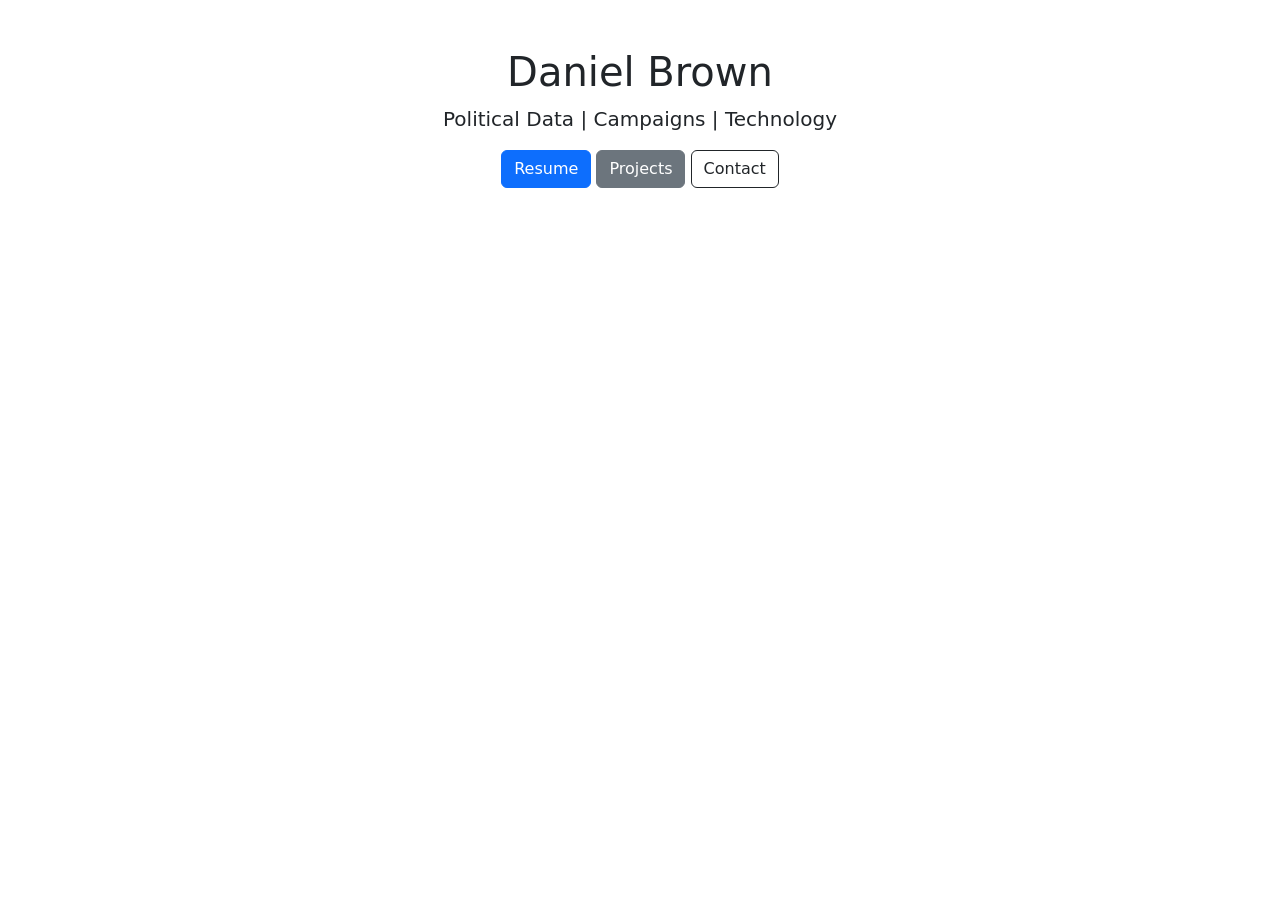
==== index.html @ 10fbcaa9 "Create" ====
<!DOCTYPE html>
<html lang="en">
<head>
    <meta charset="UTF-8">
    <meta name="viewport" content="width=device-width, initial-scale=1.0">
    <title>Daniel Brown | Portfolio</title>

    <!-- Bootstrap CSS -->
    <link href="https://cdn.jsdelivr.net/npm/bootstrap@5.3.7/dist/css/bootstrap.min.css" rel="stylesheet">

    <!-- Custom CSS -->
    <link rel="stylesheet" href="css/style.css">
</head>
<body>

<div class="container text-center mt-5">
    <h1>Daniel Brown</h1>
    <p class="lead">Political Data | Campaigns | Technology</p>

    <a href="resume.html" class="btn btn-primary">Resume</a>
    <a href="projects.html" class="btn btn-secondary">Projects</a>
    <a href="contact.html" class="btn btn-outline-dark">Contact</a>
</div>

<script src="https://cdn.jsdelivr.net/npm/bootstrap@5.3.7/dist/js/bootstrap.bundle.min.js"></script>
</body>
</html>
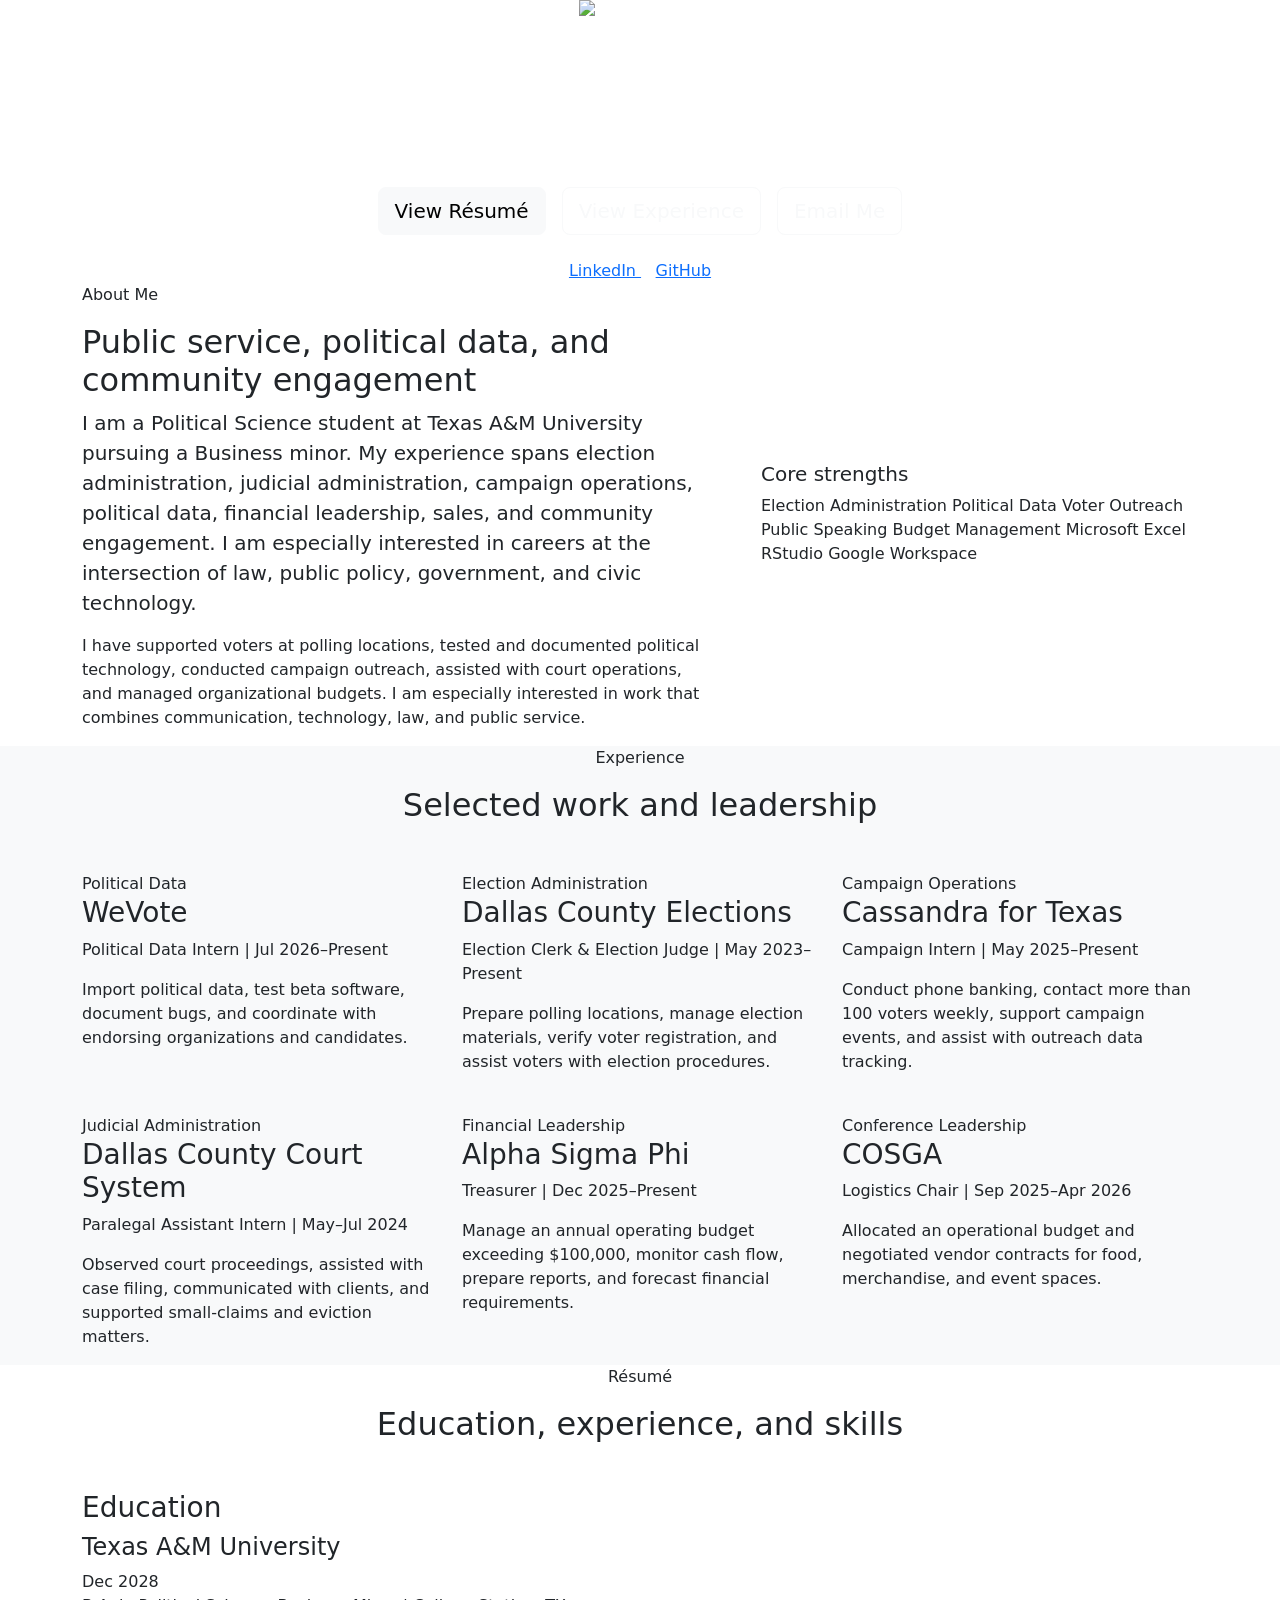
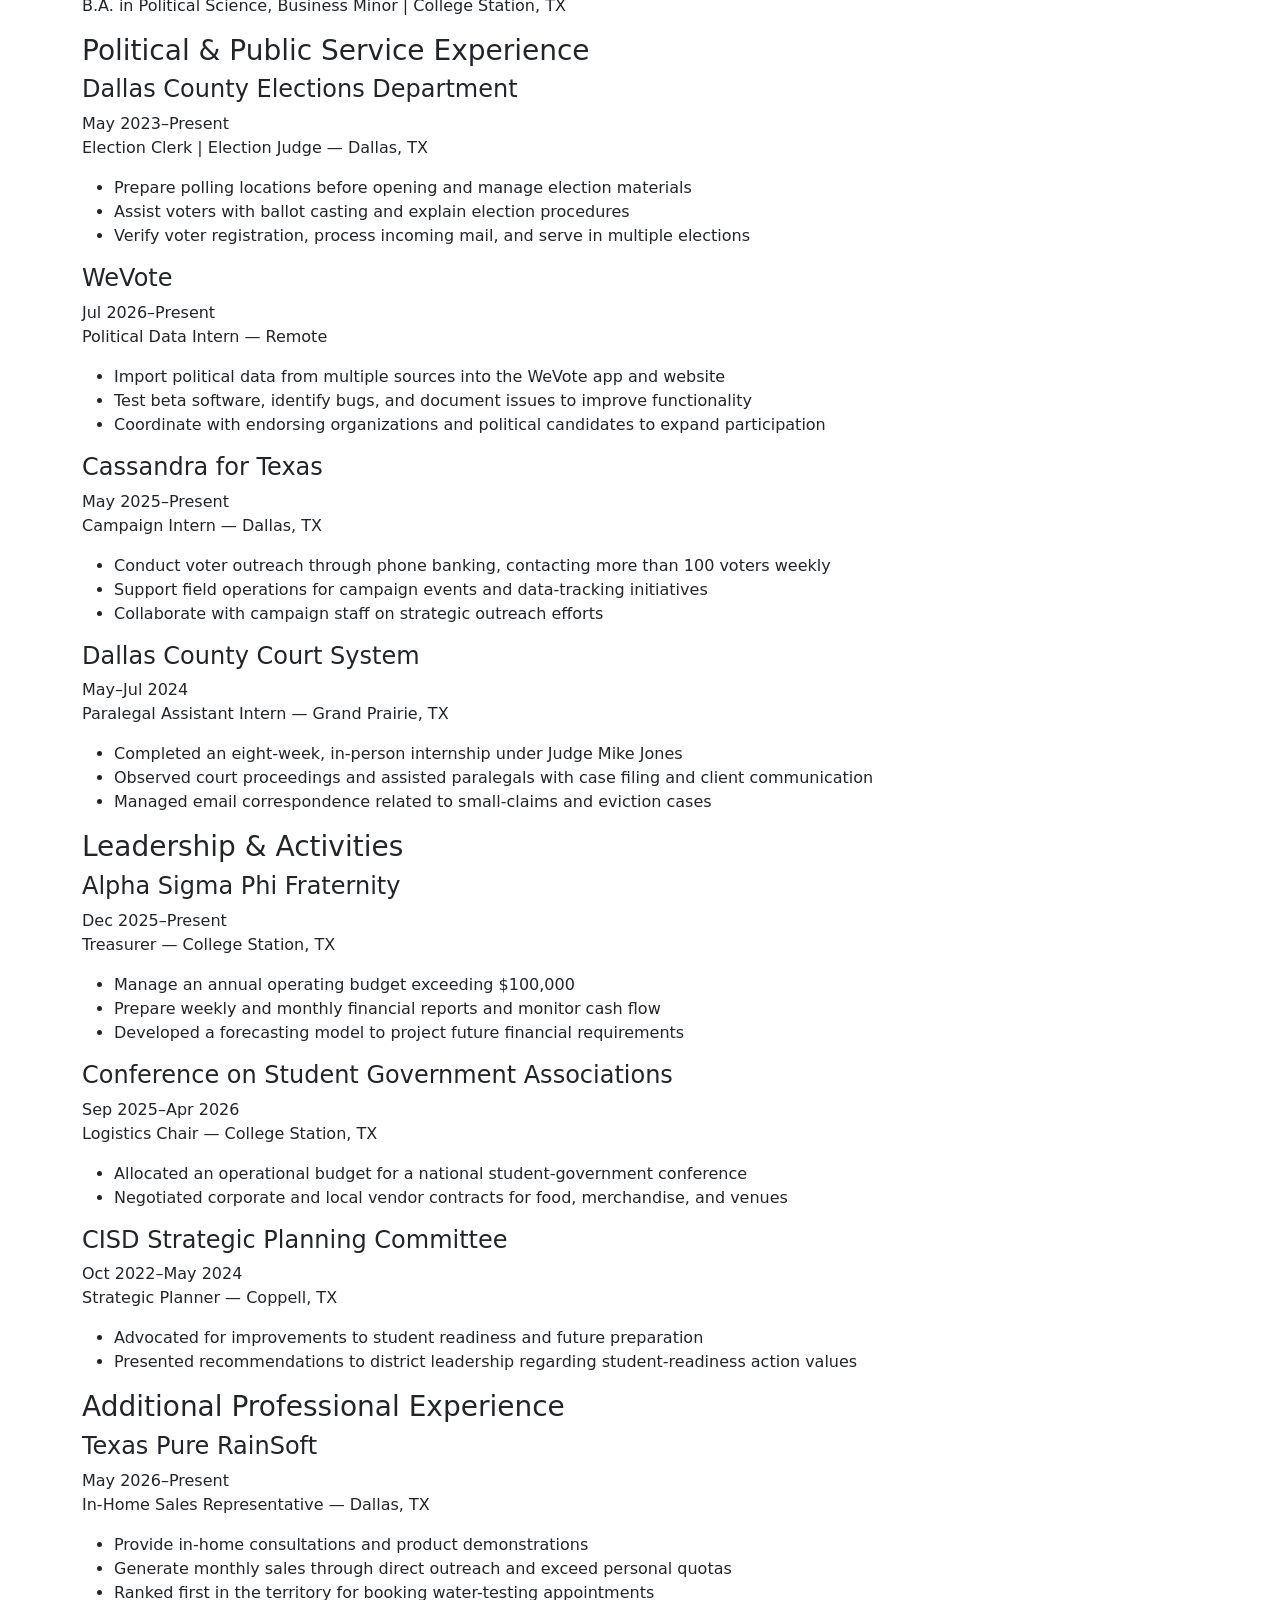
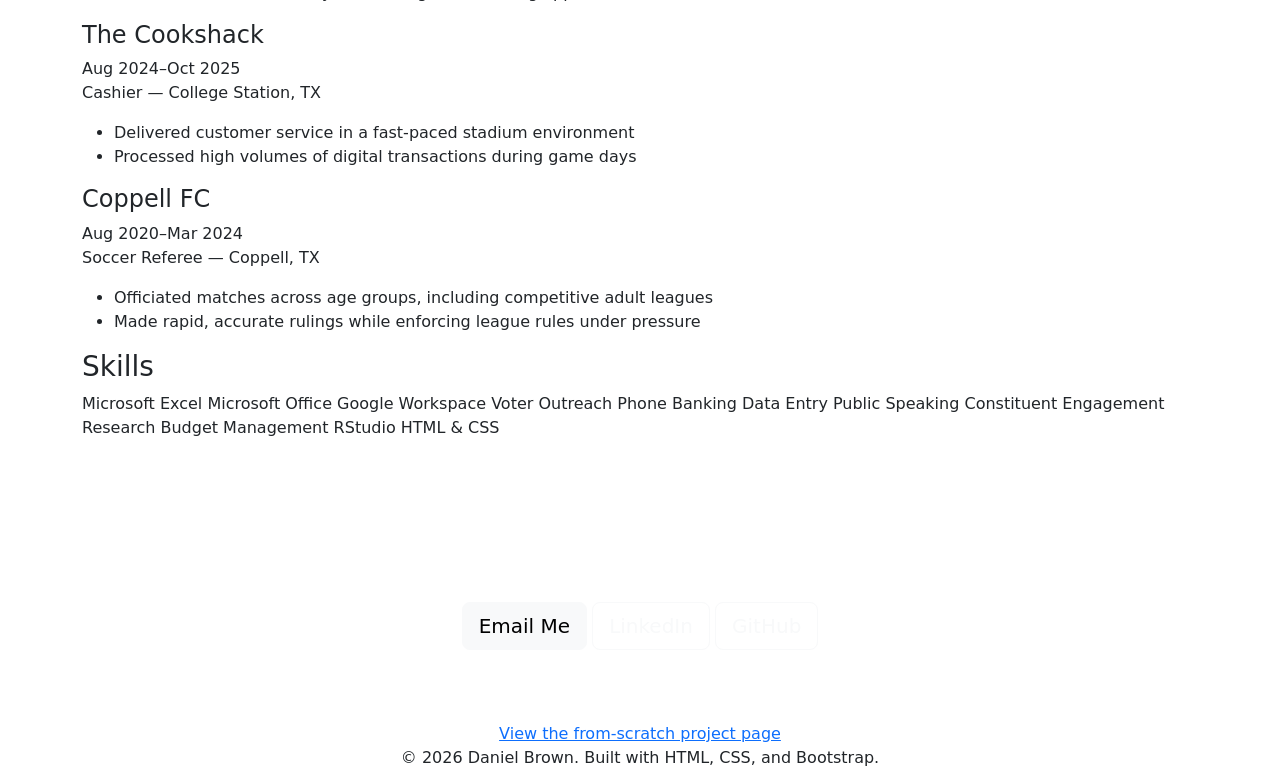
==== commit b951aae4: "Update portfolio website" ====
--- a/index.html
+++ b/index.html
@@ -3,25 +3,410 @@
 <head>
     <meta charset="UTF-8">
     <meta name="viewport" content="width=device-width, initial-scale=1.0">
-    <title>Daniel Brown | Portfolio</title>
-
-    <!-- Bootstrap CSS -->
+    <meta name="description" content="Daniel Brown's professional portfolio featuring political data, election administration, campaign operations, and leadership experience.">
+    <title>Daniel Brown | Political Science & Public Service</title>
+
     <link href="https://cdn.jsdelivr.net/npm/bootstrap@5.3.7/dist/css/bootstrap.min.css" rel="stylesheet">
-
-    <!-- Custom CSS -->
-    <link rel="stylesheet" href="css/style.css">
+    <link rel="stylesheet" href="css/styles.css">
 </head>
-<body>
-
-<div class="container text-center mt-5">
-    <h1>Daniel Brown</h1>
-    <p class="lead">Political Data | Campaigns | Technology</p>
-
-    <a href="resume.html" class="btn btn-primary">Resume</a>
-    <a href="projects.html" class="btn btn-secondary">Projects</a>
-    <a href="contact.html" class="btn btn-outline-dark">Contact</a>
+<body id="page-top">
+
+<nav class="navbar navbar-expand-lg navbar-dark fixed-top">
+    <div class="container">
+        <a class="navbar-brand fw-bold" href="#page-top">Daniel Brown</a>
+        <button class="navbar-toggler" type="button" data-bs-toggle="collapse" data-bs-target="#mainNav" aria-controls="mainNav" aria-expanded="false" aria-label="Toggle navigation">
+            <span class="navbar-toggler-icon"></span>
+        </button>
+        <div class="collapse navbar-collapse" id="mainNav">
+            <ul class="navbar-nav ms-auto">
+                <li class="nav-item"><a class="nav-link" href="#about">About</a></li>
+                <li class="nav-item"><a class="nav-link" href="#experience">Experience</a></li>
+                <li class="nav-item"><a class="nav-link" href="#resume">Résumé</a></li>
+                <li class="nav-item"><a class="nav-link" href="#contact">Contact</a></li>
+            </ul>
+        </div>
+    </div>
+</nav>
+
+<header class="hero-section text-white text-center">
+    <div class="container">
+        <img class="profile-image mb-4"
+     src="assets/img/profile.png"
+     alt="Daniel Brown">
+        <h1 class="display-3 fw-bold">Daniel Brown</h1>
+        <p class="lead mb-4">Texas A&M Political Science Student • Election Administration • Political Data • Campaign Operations
+
+        </p>
+        <div class="d-flex justify-content-center gap-3 flex-wrap hero-actions">
+    <a class="btn btn-light btn-lg" href="#resume">View Résumé</a>
+
+    <a class="btn btn-outline-light btn-lg" href="#experience">
+        View Experience
+    </a>
+
+    <a class="btn btn-outline-light btn-lg"
+       href="mailto:danielbrowns1223@gmail.com">
+        Email Me
+    </a>
 </div>
 
+<div class="social-links mt-4">
+    <a href="https://www.linkedin.com/in/daniel-brown-1409221aa/"
+       target="_blank"
+       rel="noopener noreferrer">
+        LinkedIn
+    </a>
+
+    <span>•</span>
+
+    <a href="https://github.com/danielbrowns1223-svg"
+       target="_blank"
+       rel="noopener noreferrer">
+        GitHub
+    </a>
+</div>
+    </div>
+</header>
+
+<main>
+<section id="about" class="section-padding">
+    <div class="container">
+        <div class="row align-items-center g-5">
+            <div class="col-lg-7">
+                <p class="section-kicker">About Me</p>
+                <h2 class="section-title">Public service, political data, and community engagement</h2>
+                <p class="fs-5">
+    I am a Political Science student at Texas A&amp;M University pursuing a
+    Business minor. My experience spans election administration, judicial
+    administration, campaign operations, political data, financial leadership,
+    sales, and community engagement. I am especially interested in careers at
+    the intersection of law, public policy, government, and civic technology.
+</p>
+                <p>
+                    I have supported voters at polling locations, tested and documented political technology,
+                    conducted campaign outreach, assisted with court operations, and managed organizational budgets.
+                    I am especially interested in work that combines communication, technology, law, and public service.
+                </p>
+            </div>
+            <div class="col-lg-5">
+                <div class="info-panel">
+                    <h3 class="h5">Core strengths</h3>
+                    <div class="skill-list">
+                        <span>Election Administration</span>
+                        <span>Political Data</span>
+                        <span>Voter Outreach</span>
+                        <span>Public Speaking</span>
+                        <span>Budget Management</span>
+                        <span>Microsoft Excel</span>
+                        <span>RStudio</span>
+                        <span>Google Workspace</span>
+                    </div>
+                </div>
+            </div>
+        </div>
+    </div>
+</section>
+
+<section id="experience" class="section-padding bg-light">
+    <div class="container">
+        <div class="text-center mb-5">
+            <p class="section-kicker">Experience</p>
+            <h2 class="section-title">Selected work and leadership</h2>
+        </div>
+
+        <div class="row g-4">
+            <div class="col-md-6 col-lg-4">
+                <article class="experience-card h-100">
+                    <div class="card-body">
+                        <span class="card-label">Political Data</span>
+                        <h3>WeVote</h3>
+                        <p class="role">Political Data Intern | Jul 2026–Present</p>
+                        <p>Import political data, test beta software, document bugs, and coordinate with endorsing organizations and candidates.</p>
+                    </div>
+                </article>
+            </div>
+
+            <div class="col-md-6 col-lg-4">
+                <article class="experience-card h-100">
+                    <div class="card-body">
+                        <span class="card-label">Election Administration</span>
+                        <h3>Dallas County Elections</h3>
+                        <p class="role">Election Clerk &amp; Election Judge | May 2023–Present</p>
+                        <p>Prepare polling locations, manage election materials, verify voter registration, and assist voters with election procedures.</p>
+                    </div>
+                </article>
+            </div>
+
+            <div class="col-md-6 col-lg-4">
+                <article class="experience-card h-100">
+                    <div class="card-body">
+                        <span class="card-label">Campaign Operations</span>
+                        <h3>Cassandra for Texas</h3>
+                        <p class="role">Campaign Intern | May 2025–Present</p>
+                        <p>Conduct phone banking, contact more than 100 voters weekly, support campaign events, and assist with outreach data tracking.</p>
+                    </div>
+                </article>
+            </div>
+
+            <div class="col-md-6 col-lg-4">
+                <article class="experience-card h-100">
+                    <div class="card-body">
+                        <span class="card-label">Judicial Administration</span>
+                        <h3>Dallas County Court System</h3>
+                        <p class="role">Paralegal Assistant Intern | May–Jul 2024</p>
+                        <p>Observed court proceedings, assisted with case filing, communicated with clients, and supported small-claims and eviction matters.</p>
+                    </div>
+                </article>
+            </div>
+
+            <div class="col-md-6 col-lg-4">
+                <article class="experience-card h-100">
+                    <div class="card-body">
+                        <span class="card-label">Financial Leadership</span>
+                        <h3>Alpha Sigma Phi</h3>
+                        <p class="role">Treasurer | Dec 2025–Present</p>
+                        <p>Manage an annual operating budget exceeding $100,000, monitor cash flow, prepare reports, and forecast financial requirements.</p>
+                    </div>
+                </article>
+            </div>
+
+            <div class="col-md-6 col-lg-4">
+                <article class="experience-card h-100">
+                    <div class="card-body">
+                        <span class="card-label">Conference Leadership</span>
+                        <h3>COSGA</h3>
+                        <p class="role">Logistics Chair | Sep 2025–Apr 2026</p>
+                        <p>Allocated an operational budget and negotiated vendor contracts for food, merchandise, and event spaces.</p>
+                    </div>
+                </article>
+            </div>
+        </div>
+    </div>
+</section>
+
+<section id="resume" class="section-padding">
+    <div class="container">
+        <div class="text-center mb-5">
+            <p class="section-kicker">Résumé</p>
+            <h2 class="section-title">Education, experience, and skills</h2>
+        </div>
+
+        <div class="resume-grid">
+            <section class="resume-section">
+                <h3>Education</h3>
+                <div class="resume-entry">
+                    <div class="entry-heading">
+                        <h4>Texas A&amp;M University</h4>
+                        <span>Dec 2028</span>
+                    </div>
+                    <p class="entry-subtitle">B.A. in Political Science, Business Minor | College Station, TX</p>
+                </div>
+            </section>
+
+            <section class="resume-section">
+                <h3>Political &amp; Public Service Experience</h3>
+
+                <div class="resume-entry">
+                    <div class="entry-heading">
+                        <h4>Dallas County Elections Department</h4>
+                        <span>May 2023–Present</span>
+                    </div>
+                    <p class="entry-subtitle">Election Clerk | Election Judge — Dallas, TX</p>
+                    <ul>
+                        <li>Prepare polling locations before opening and manage election materials</li>
+                        <li>Assist voters with ballot casting and explain election procedures</li>
+                        <li>Verify voter registration, process incoming mail, and serve in multiple elections</li>
+                    </ul>
+                </div>
+
+                <div class="resume-entry">
+                    <div class="entry-heading">
+                        <h4>WeVote</h4>
+                        <span>Jul 2026–Present</span>
+                    </div>
+                    <p class="entry-subtitle">Political Data Intern — Remote</p>
+                    <ul>
+                        <li>Import political data from multiple sources into the WeVote app and website</li>
+                        <li>Test beta software, identify bugs, and document issues to improve functionality</li>
+                        <li>Coordinate with endorsing organizations and political candidates to expand participation</li>
+                    </ul>
+                </div>
+
+                <div class="resume-entry">
+                    <div class="entry-heading">
+                        <h4>Cassandra for Texas</h4>
+                        <span>May 2025–Present</span>
+                    </div>
+                    <p class="entry-subtitle">Campaign Intern — Dallas, TX</p>
+                    <ul>
+                        <li>Conduct voter outreach through phone banking, contacting more than 100 voters weekly</li>
+                        <li>Support field operations for campaign events and data-tracking initiatives</li>
+                        <li>Collaborate with campaign staff on strategic outreach efforts</li>
+                    </ul>
+                </div>
+
+                <div class="resume-entry">
+                    <div class="entry-heading">
+                        <h4>Dallas County Court System</h4>
+                        <span>May–Jul 2024</span>
+                    </div>
+                    <p class="entry-subtitle">Paralegal Assistant Intern — Grand Prairie, TX</p>
+                    <ul>
+                        <li>Completed an eight-week, in-person internship under Judge Mike Jones</li>
+                        <li>Observed court proceedings and assisted paralegals with case filing and client communication</li>
+                        <li>Managed email correspondence related to small-claims and eviction cases</li>
+                    </ul>
+                </div>
+            </section>
+
+            <section class="resume-section">
+                <h3>Leadership &amp; Activities</h3>
+
+                <div class="resume-entry">
+                    <div class="entry-heading">
+                        <h4>Alpha Sigma Phi Fraternity</h4>
+                        <span>Dec 2025–Present</span>
+                    </div>
+                    <p class="entry-subtitle">Treasurer — College Station, TX</p>
+                    <ul>
+                        <li>Manage an annual operating budget exceeding $100,000</li>
+                        <li>Prepare weekly and monthly financial reports and monitor cash flow</li>
+                        <li>Developed a forecasting model to project future financial requirements</li>
+                    </ul>
+                </div>
+
+                <div class="resume-entry">
+                    <div class="entry-heading">
+                        <h4>Conference on Student Government Associations</h4>
+                        <span>Sep 2025–Apr 2026</span>
+                    </div>
+                    <p class="entry-subtitle">Logistics Chair — College Station, TX</p>
+                    <ul>
+                        <li>Allocated an operational budget for a national student-government conference</li>
+                        <li>Negotiated corporate and local vendor contracts for food, merchandise, and venues</li>
+                    </ul>
+                </div>
+
+                <div class="resume-entry">
+                    <div class="entry-heading">
+                        <h4>CISD Strategic Planning Committee</h4>
+                        <span>Oct 2022–May 2024</span>
+                    </div>
+                    <p class="entry-subtitle">Strategic Planner — Coppell, TX</p>
+                    <ul>
+                        <li>Advocated for improvements to student readiness and future preparation</li>
+                        <li>Presented recommendations to district leadership regarding student-readiness action values</li>
+                    </ul>
+                </div>
+            </section>
+
+            <section class="resume-section">
+                <h3>Additional Professional Experience</h3>
+
+                <div class="resume-entry">
+                    <div class="entry-heading">
+                        <h4>Texas Pure RainSoft</h4>
+                        <span>May 2026–Present</span>
+                    </div>
+                    <p class="entry-subtitle">In-Home Sales Representative — Dallas, TX</p>
+                    <ul>
+                        <li>Provide in-home consultations and product demonstrations</li>
+                        <li>Generate monthly sales through direct outreach and exceed personal quotas</li>
+                        <li>Ranked first in the territory for booking water-testing appointments</li>
+                    </ul>
+                </div>
+
+                <div class="resume-entry">
+                    <div class="entry-heading">
+                        <h4>The Cookshack</h4>
+                        <span>Aug 2024–Oct 2025</span>
+                    </div>
+                    <p class="entry-subtitle">Cashier — College Station, TX</p>
+                    <ul>
+                        <li>Delivered customer service in a fast-paced stadium environment</li>
+                        <li>Processed high volumes of digital transactions during game days</li>
+                    </ul>
+                </div>
+
+                <div class="resume-entry">
+                    <div class="entry-heading">
+                        <h4>Coppell FC</h4>
+                        <span>Aug 2020–Mar 2024</span>
+                    </div>
+                    <p class="entry-subtitle">Soccer Referee — Coppell, TX</p>
+                    <ul>
+                        <li>Officiated matches across age groups, including competitive adult leagues</li>
+                        <li>Made rapid, accurate rulings while enforcing league rules under pressure</li>
+                    </ul>
+                </div>
+            </section>
+
+            <section class="resume-section">
+                <h3>Skills</h3>
+                <div class="skill-list">
+                    <span>Microsoft Excel</span>
+                    <span>Microsoft Office</span>
+                    <span>Google Workspace</span>
+                    <span>Voter Outreach</span>
+                    <span>Phone Banking</span>
+                    <span>Data Entry</span>
+                    <span>Public Speaking</span>
+                    <span>Constituent Engagement</span>
+                    <span>Research</span>
+                    <span>Budget Management</span>
+                    <span>RStudio</span>
+                    <span>HTML &amp; CSS</span>
+                </div>
+            </section>
+        </div>
+    </div>
+</section>
+
+<section id="contact" class="section-padding contact-section text-white">
+    <div class="container text-center">
+        <p class="section-kicker text-white-50">Contact</p>
+        <h2 class="section-title text-white">Let’s connect</h2>
+        <p class="lead mx-auto contact-copy">
+            I am interested in opportunities involving public service, political data, campaigns, legal work, communications, and community engagement.
+        </p>
+        <div class="contact-actions">
+    <a class="btn btn-light btn-lg"
+       href="mailto:danielbrowns1223@gmail.com">
+        Email Me
+    </a>
+
+    <a class="btn btn-outline-light btn-lg"
+       href="https://www.linkedin.com/in/daniel-brown-1409221aa/"
+       target="_blank"
+       rel="noopener noreferrer">
+        LinkedIn
+    </a>
+
+    <a class="btn btn-outline-light btn-lg"
+       href="https://github.com/danielbrowns1223-svg"
+       target="_blank"
+       rel="noopener noreferrer">
+        GitHub
+    </a>
+</div>
+
+<p class="contact-email mt-4 mb-0">
+    danielbrowns1223@gmail.com
+</p>
+        <div class="mt-4">
+            <a class="scratch-link" href="scratch.html">View the from-scratch project page</a>
+        </div>
+    </div>
+</section>
+</main>
+
+<footer class="site-footer text-center">
+    <div class="container">
+        <p class="mb-0">&copy; 2026 Daniel Brown. Built with HTML, CSS, and Bootstrap.</p>
+    </div>
+</footer>
+
 <script src="https://cdn.jsdelivr.net/npm/bootstrap@5.3.7/dist/js/bootstrap.bundle.min.js"></script>
+<script src="js/scripts.js"></script>
 </body>
 </html>
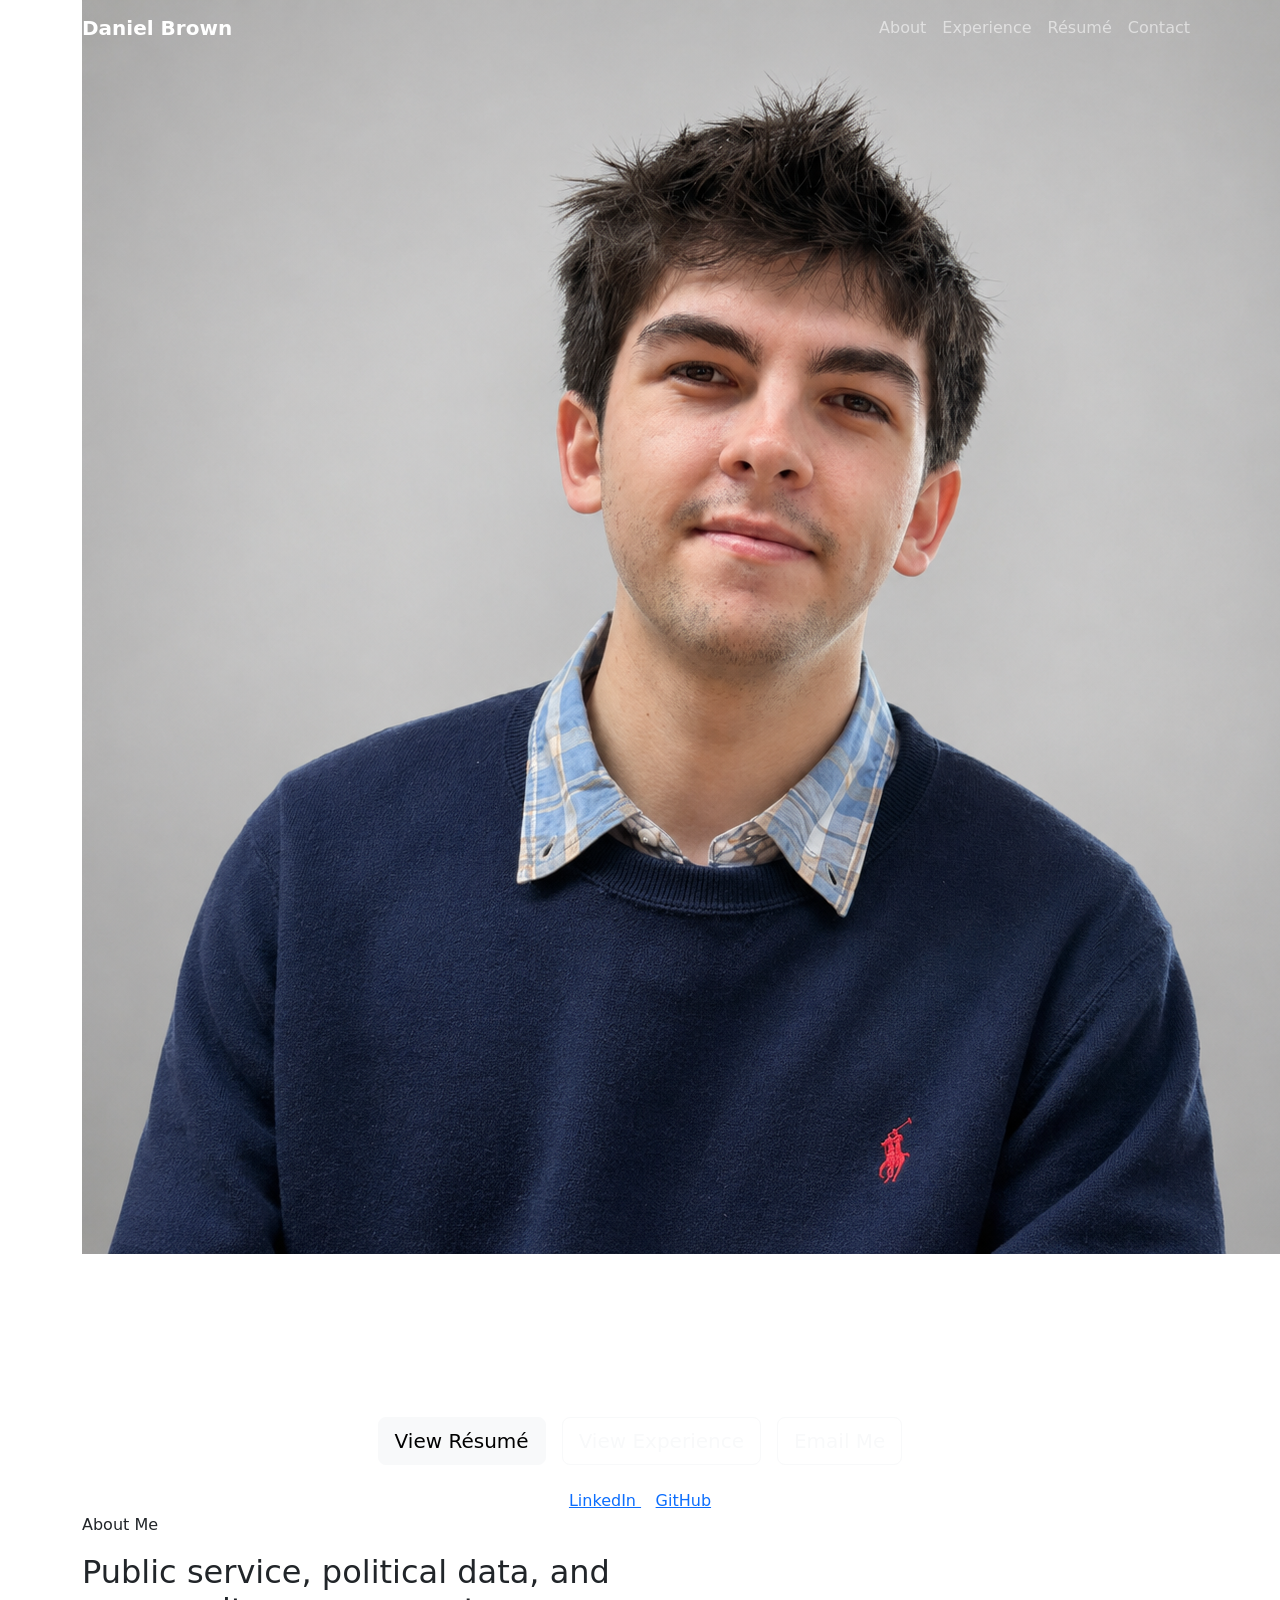
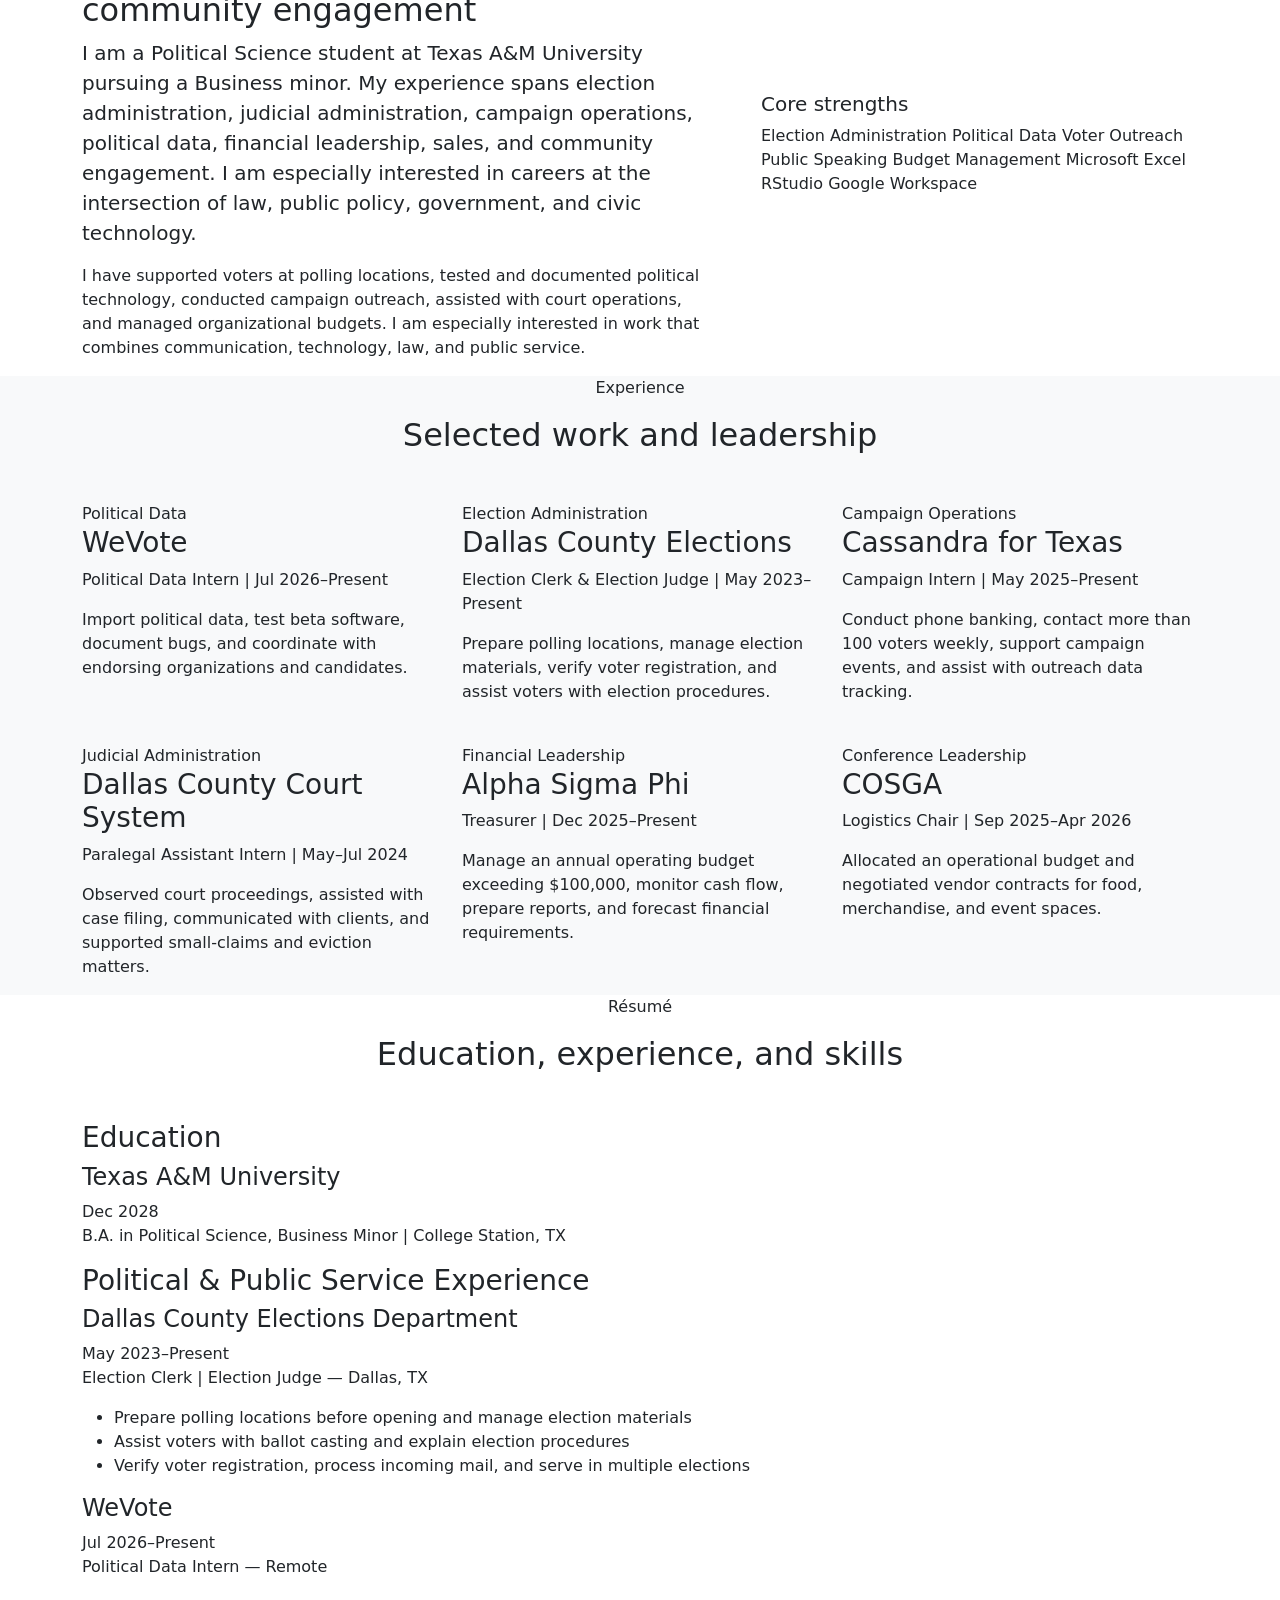
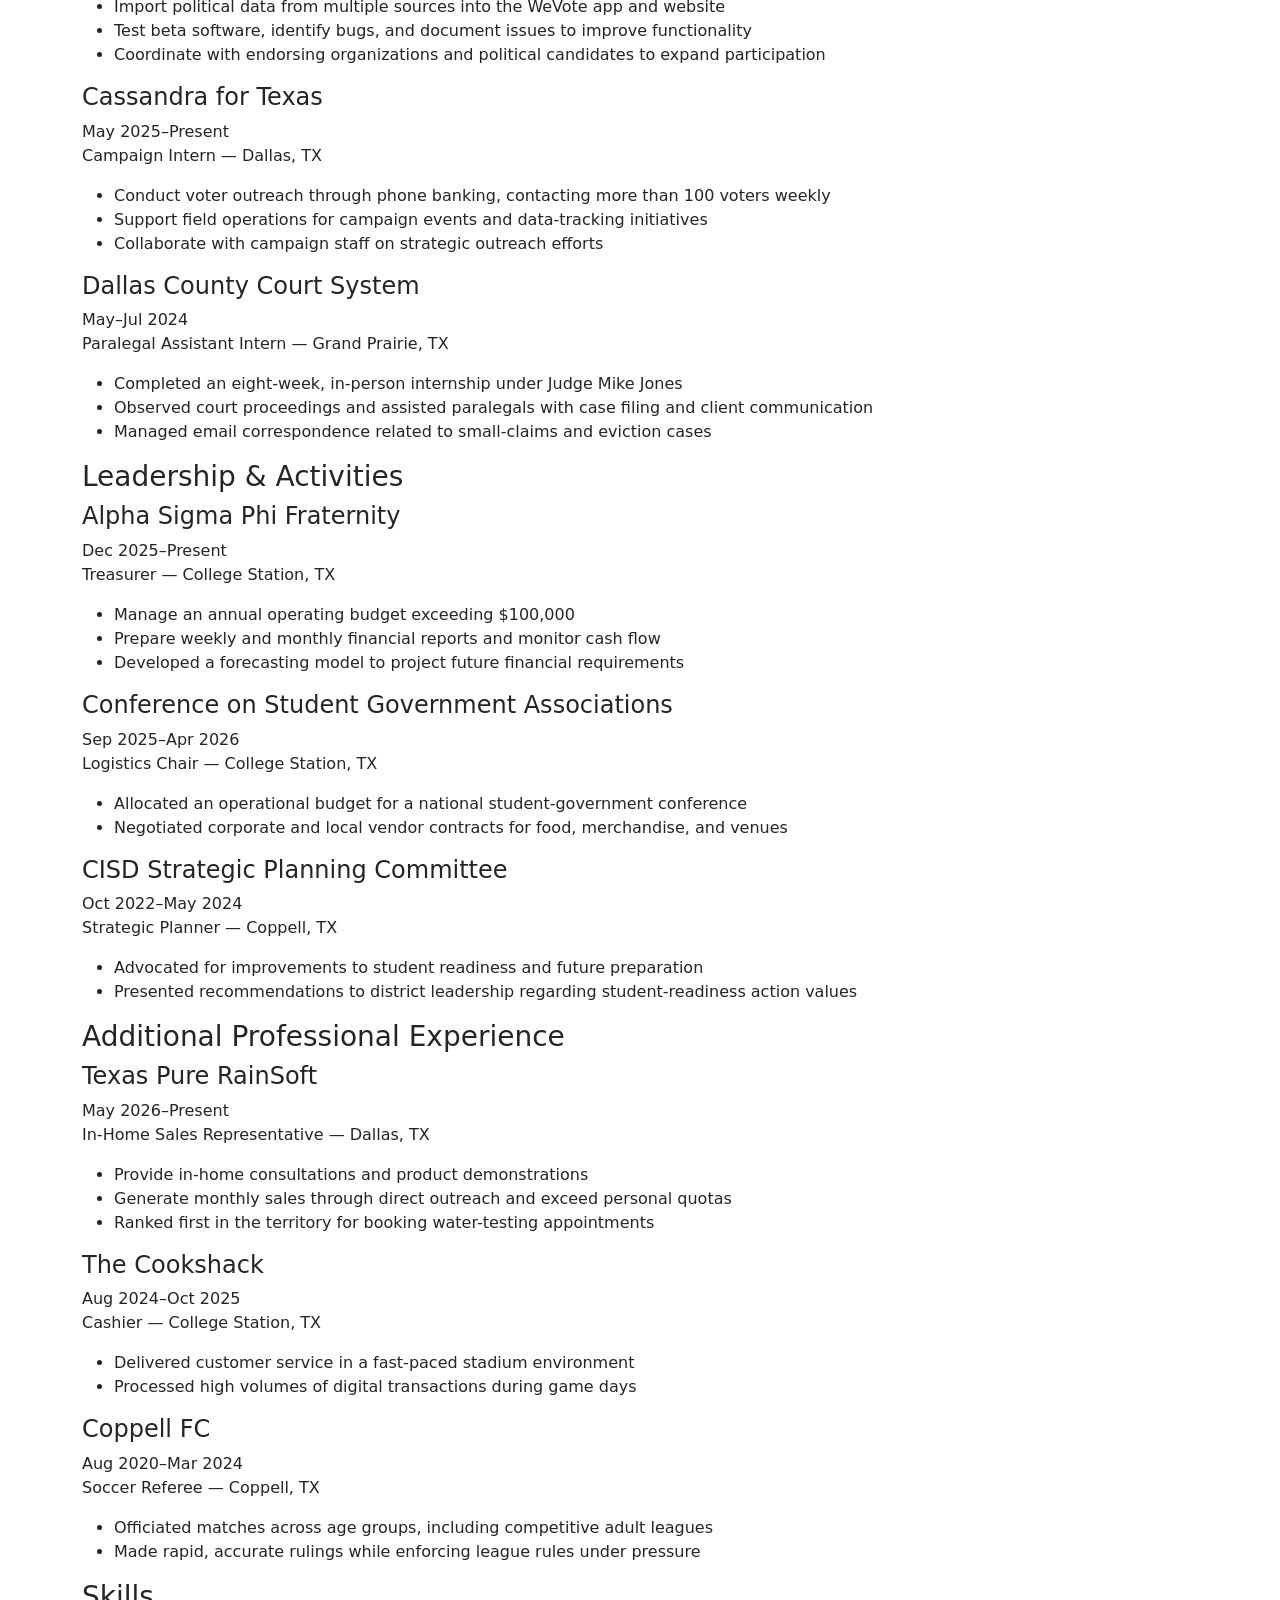
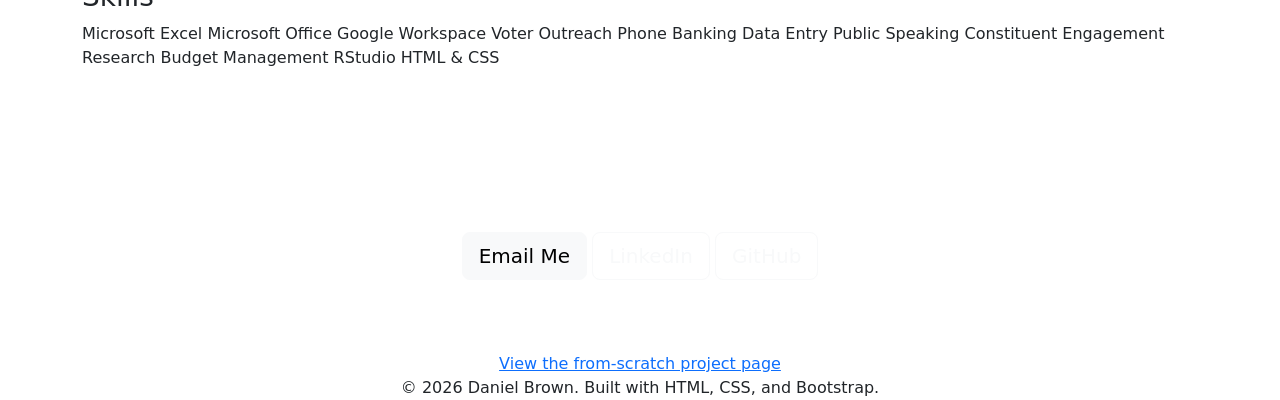
==== commit 912717b9: "Update index.html" ====
--- a/index.html
+++ b/index.html
@@ -31,7 +31,7 @@
 <header class="hero-section text-white text-center">
     <div class="container">
         <img class="profile-image mb-4"
-     src="assets/img/profile.png"
+     src="profile.png"
      alt="Daniel Brown">
         <h1 class="display-3 fw-bold">Daniel Brown</h1>
         <p class="lead mb-4">Texas A&M Political Science Student • Election Administration • Political Data • Campaign Operations
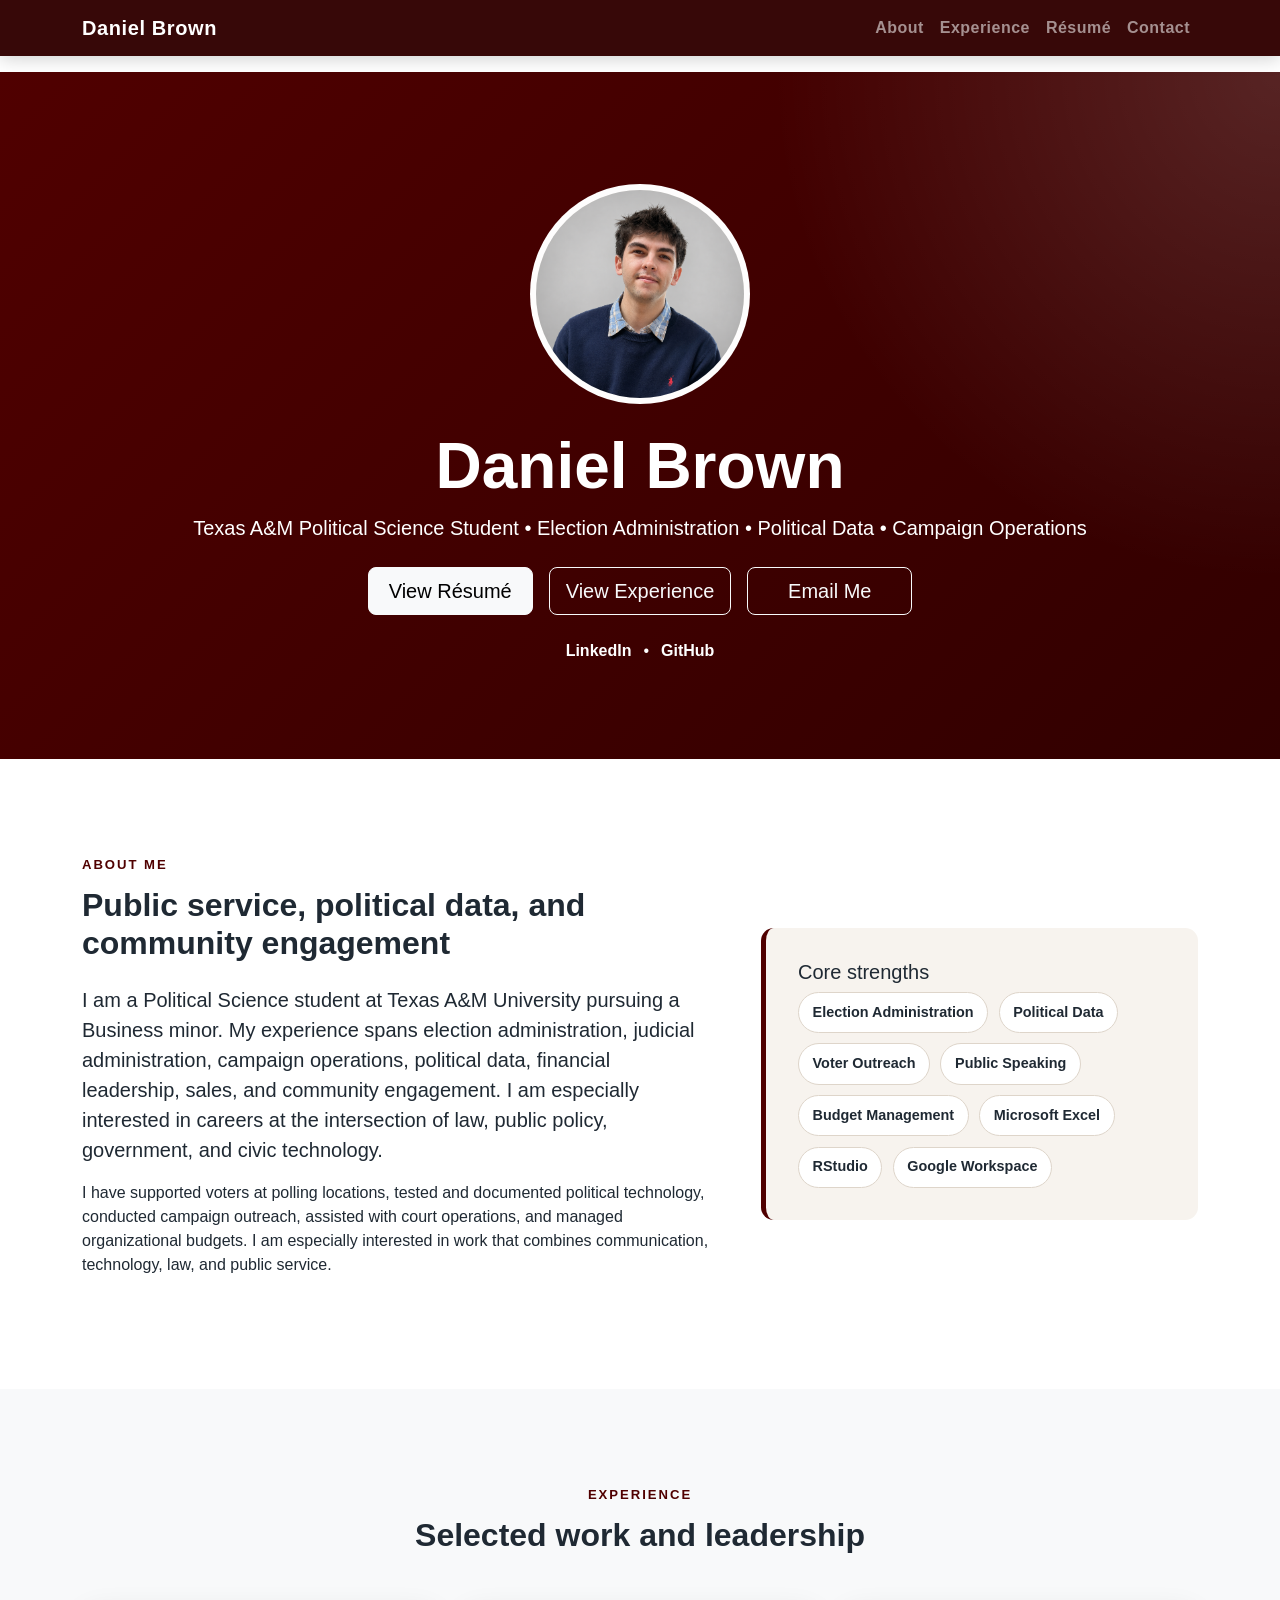
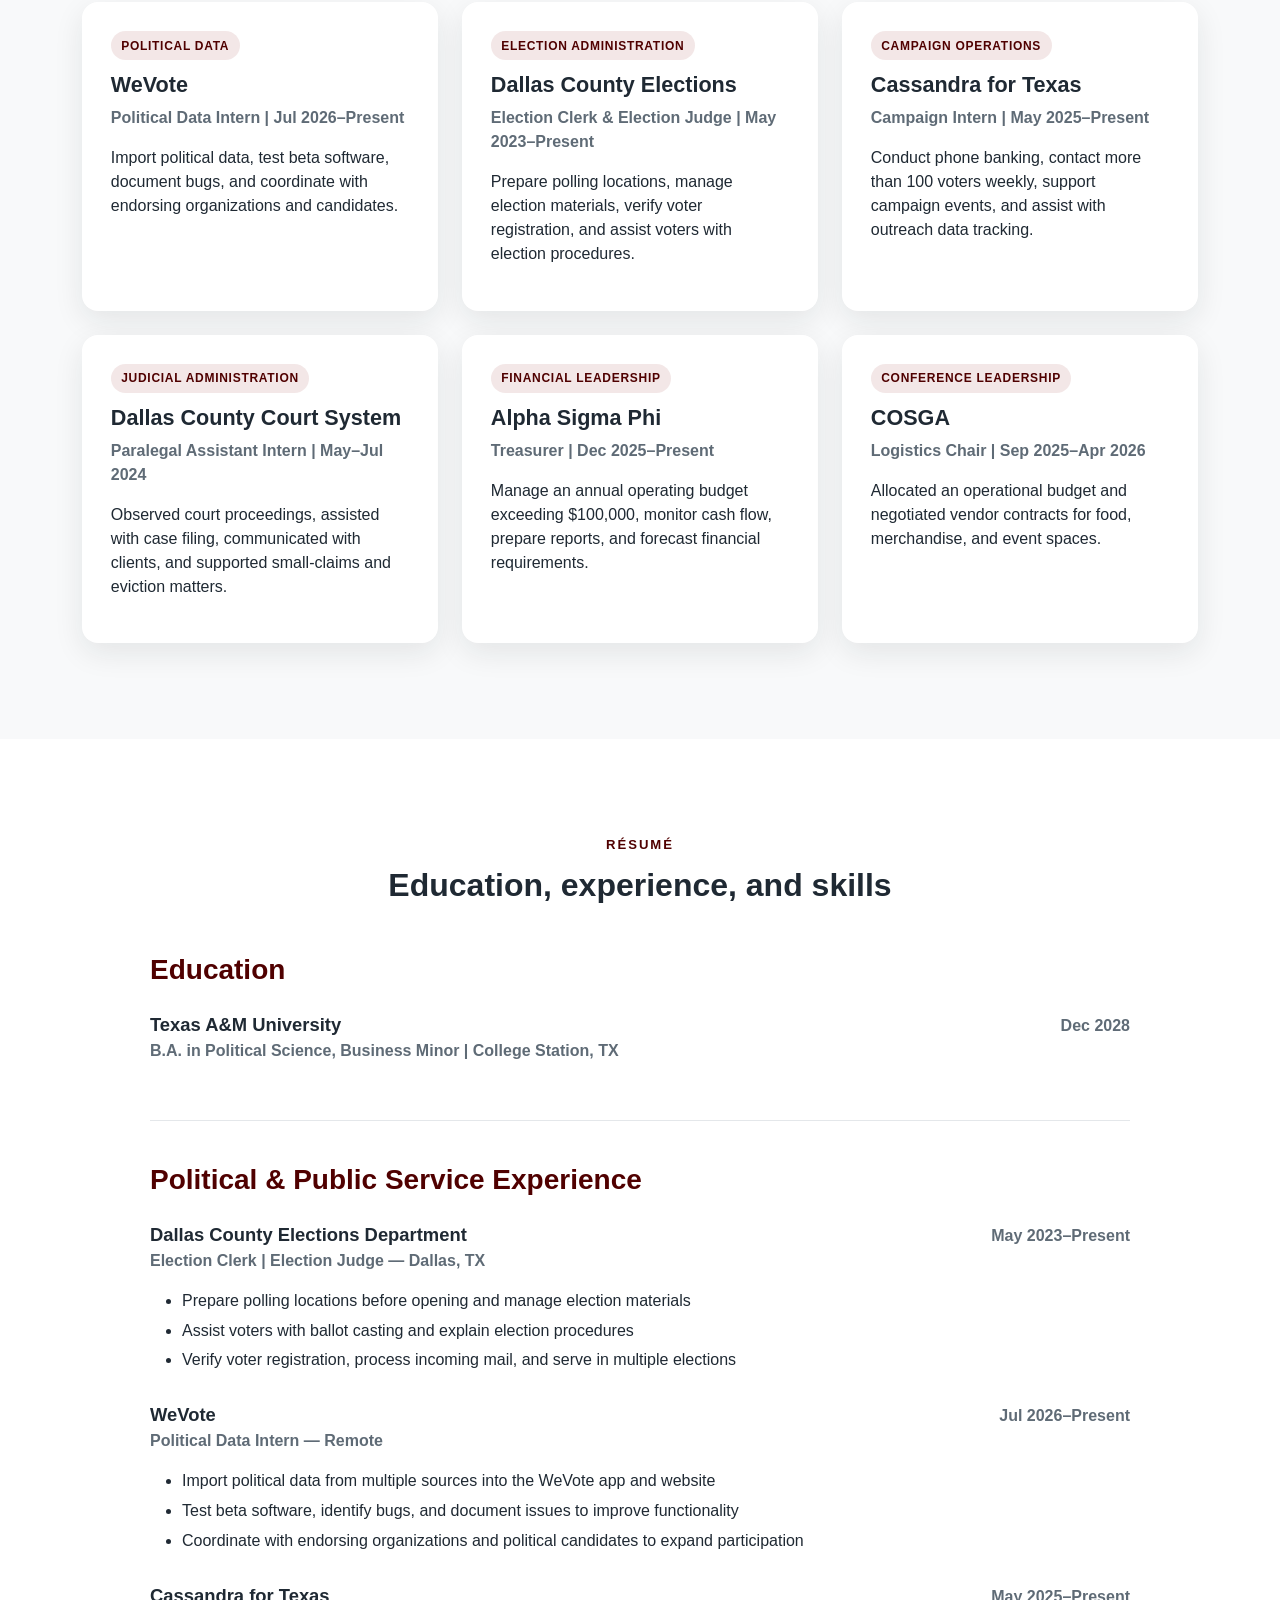
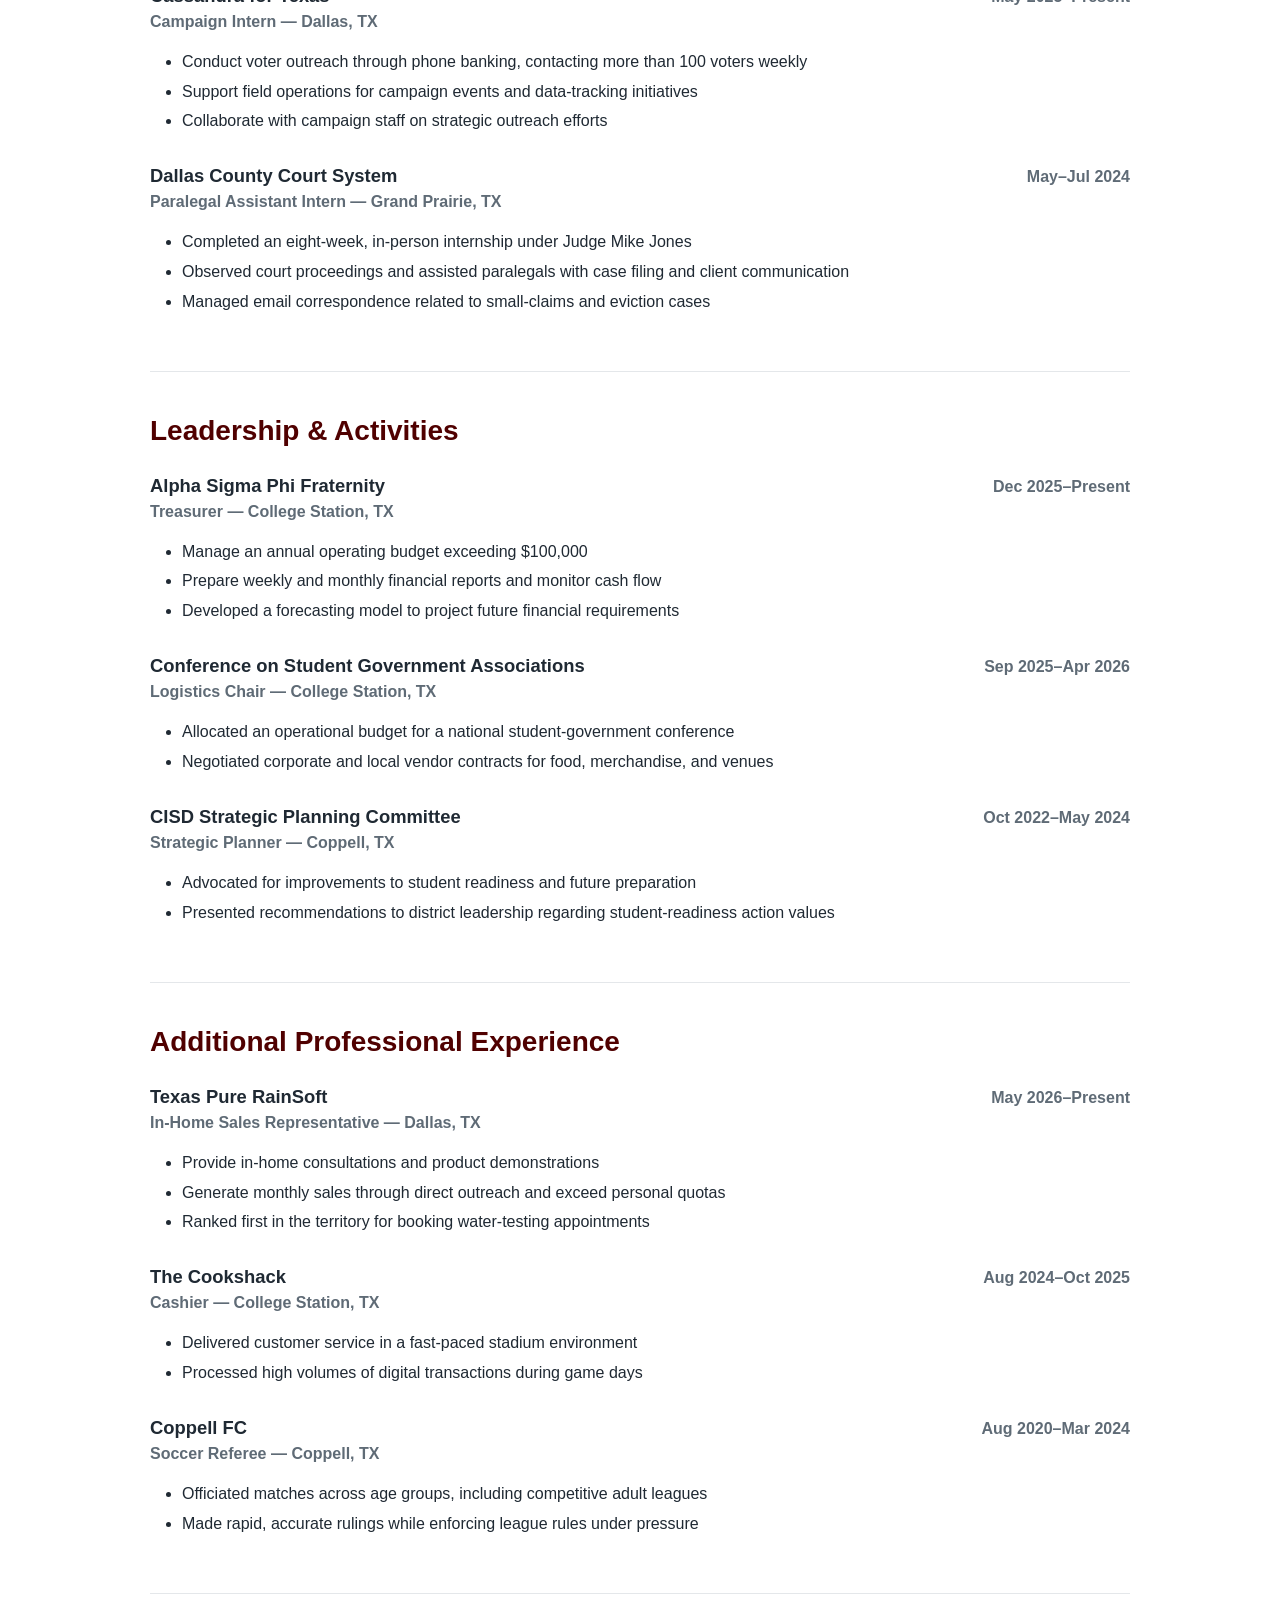
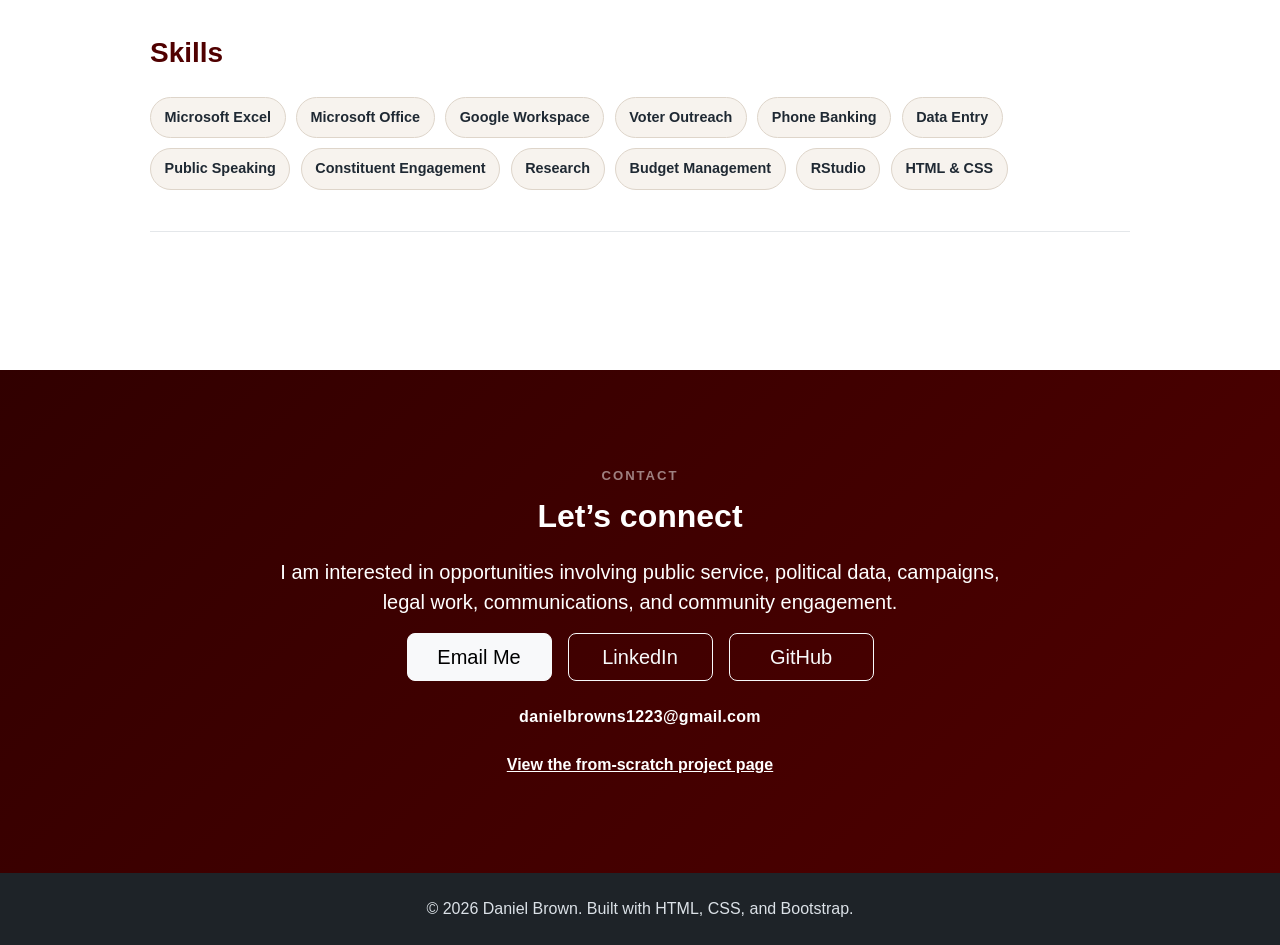
==== commit 99225acf: "Add files via upload" ====
--- a/index.html
+++ b/index.html
@@ -31,7 +31,7 @@
 <header class="hero-section text-white text-center">
     <div class="container">
         <img class="profile-image mb-4"
-     src="profile.png"
+     src="assets/img/profile.png"
      alt="Daniel Brown">
         <h1 class="display-3 fw-bold">Daniel Brown</h1>
         <p class="lead mb-4">Texas A&M Political Science Student • Election Administration • Political Data • Campaign Operations
--- a/css/styles.css
+++ b/css/styles.css
@@ -0,0 +1,290 @@
+:root {
+    --maroon: #500000;
+    --maroon-dark: #310000;
+    --cream: #f7f3ee;
+    --ink: #1f2933;
+    --muted: #5f6b76;
+    --white: #ffffff;
+}
+
+html {
+    scroll-behavior: smooth;
+}
+
+body {
+    font-family: Arial, Helvetica, sans-serif;
+    color: var(--ink);
+    background: var(--white);
+    padding-top: 72px;
+}
+
+.navbar {
+    background: rgba(49, 0, 0, 0.97);
+    box-shadow: 0 3px 18px rgba(0, 0, 0, 0.18);
+}
+
+.navbar-brand,
+.nav-link {
+    letter-spacing: 0.03em;
+}
+
+.nav-link {
+    font-weight: 600;
+}
+
+.hero-section {
+    background:
+        radial-gradient(circle at top right, rgba(255, 255, 255, 0.14), transparent 35%),
+        linear-gradient(135deg, var(--maroon), var(--maroon-dark));
+    padding: 7rem 0 6rem;
+}
+
+.profile-image {
+    width: 220px;
+    height: 220px;
+    border-radius: 50%;
+    border: 6px solid rgba(255, 255, 255, 0.88);
+    background: #f7f3ee;
+    object-fit: cover;
+}
+
+.section-padding {
+    padding: 6rem 0;
+}
+
+.section-kicker {
+    color: var(--maroon);
+    font-size: 0.82rem;
+    font-weight: 800;
+    letter-spacing: 0.15em;
+    text-transform: uppercase;
+    margin-bottom: 0.7rem;
+}
+
+.section-title {
+    font-weight: 800;
+    margin-bottom: 1.4rem;
+}
+
+.info-panel {
+    background: var(--cream);
+    border-left: 5px solid var(--maroon);
+    border-radius: 0.8rem;
+    padding: 2rem;
+}
+
+.skill-list {
+    display: flex;
+    flex-wrap: wrap;
+    gap: 0.65rem;
+}
+
+.skill-list span {
+    background: var(--cream);
+    border: 1px solid #ded5ca;
+    border-radius: 999px;
+    padding: 0.55rem 0.85rem;
+    font-size: 0.9rem;
+    font-weight: 700;
+}
+
+.info-panel .skill-list span {
+    background: var(--white);
+}
+
+.experience-card {
+    background: var(--white);
+    border: 0;
+    border-radius: 1rem;
+    box-shadow: 0 10px 30px rgba(22, 29, 37, 0.09);
+    transition: transform 0.2s ease, box-shadow 0.2s ease;
+}
+
+.experience-card:hover {
+    transform: translateY(-4px);
+    box-shadow: 0 16px 36px rgba(22, 29, 37, 0.14);
+}
+
+.experience-card .card-body {
+    padding: 1.8rem;
+}
+
+.experience-card h3 {
+    font-size: 1.35rem;
+    font-weight: 800;
+    margin-top: 0.75rem;
+}
+
+.card-label {
+    display: inline-block;
+    color: var(--maroon);
+    background: #f3e7e7;
+    border-radius: 999px;
+    padding: 0.35rem 0.65rem;
+    font-size: 0.75rem;
+    font-weight: 800;
+    text-transform: uppercase;
+    letter-spacing: 0.06em;
+}
+
+.role {
+    color: var(--muted);
+    font-weight: 700;
+}
+
+.resume-grid {
+    max-width: 980px;
+    margin: 0 auto;
+}
+
+.resume-section {
+    border-bottom: 1px solid #e4e7ea;
+    padding: 0 0 2.6rem;
+    margin-bottom: 2.6rem;
+}
+
+.resume-section h3 {
+    color: var(--maroon);
+    font-weight: 800;
+    margin-bottom: 1.7rem;
+}
+
+.resume-entry {
+    margin-bottom: 2rem;
+}
+
+.resume-entry:last-child {
+    margin-bottom: 0;
+}
+
+.entry-heading {
+    display: flex;
+    justify-content: space-between;
+    gap: 1rem;
+    align-items: baseline;
+}
+
+.entry-heading h4 {
+    font-size: 1.15rem;
+    font-weight: 800;
+    margin-bottom: 0.2rem;
+}
+
+.entry-heading span {
+    color: var(--muted);
+    font-weight: 700;
+    white-space: nowrap;
+}
+
+.entry-subtitle {
+    color: var(--muted);
+    font-weight: 700;
+}
+
+.resume-entry li {
+    margin-bottom: 0.35rem;
+}
+
+.contact-section {
+    background: linear-gradient(135deg, var(--maroon-dark), var(--maroon));
+}
+
+.contact-copy {
+    max-width: 760px;
+}
+
+.scratch-link {
+    color: var(--white);
+    font-weight: 700;
+}
+
+.site-footer {
+    background: #1e2328;
+    color: #dbe1e7;
+    padding: 1.5rem 0;
+}
+
+@media (max-width: 767px) {
+    body {
+        padding-top: 64px;
+    }
+
+    .hero-section {
+        padding: 5rem 0 4rem;
+    }
+
+    .section-padding {
+        padding: 4rem 0;
+    }
+
+    .entry-heading {
+        display: block;
+    }
+
+    .entry-heading span {
+        display: block;
+        margin-bottom: 0.35rem;
+    }
+}
+.hero-actions .btn {
+    min-width: 165px;
+}
+
+.social-links {
+    display: flex;
+    justify-content: center;
+    align-items: center;
+    gap: 0.75rem;
+    flex-wrap: wrap;
+}
+
+.social-links a {
+    color: white;
+    font-weight: 700;
+    text-decoration: none;
+}
+
+.social-links a:hover {
+    text-decoration: underline;
+}
+
+.contact-actions {
+    display: flex;
+    justify-content: center;
+    gap: 1rem;
+    flex-wrap: wrap;
+}
+
+.contact-actions .btn {
+    min-width: 145px;
+}
+
+.contact-email {
+    font-weight: 700;
+    letter-spacing: 0.02em;
+}
+
+.resume-entry,
+.experience-card,
+.info-panel {
+    animation: fadeUp 0.55s ease both;
+}
+
+@keyframes fadeUp {
+    from {
+        opacity: 0;
+        transform: translateY(14px);
+    }
+
+    to {
+        opacity: 1;
+        transform: translateY(0);
+    }
+}
+
+@media (max-width: 767px) {
+    .profile-image {
+        width: 180px;
+        height: 180px;
+    }
+}
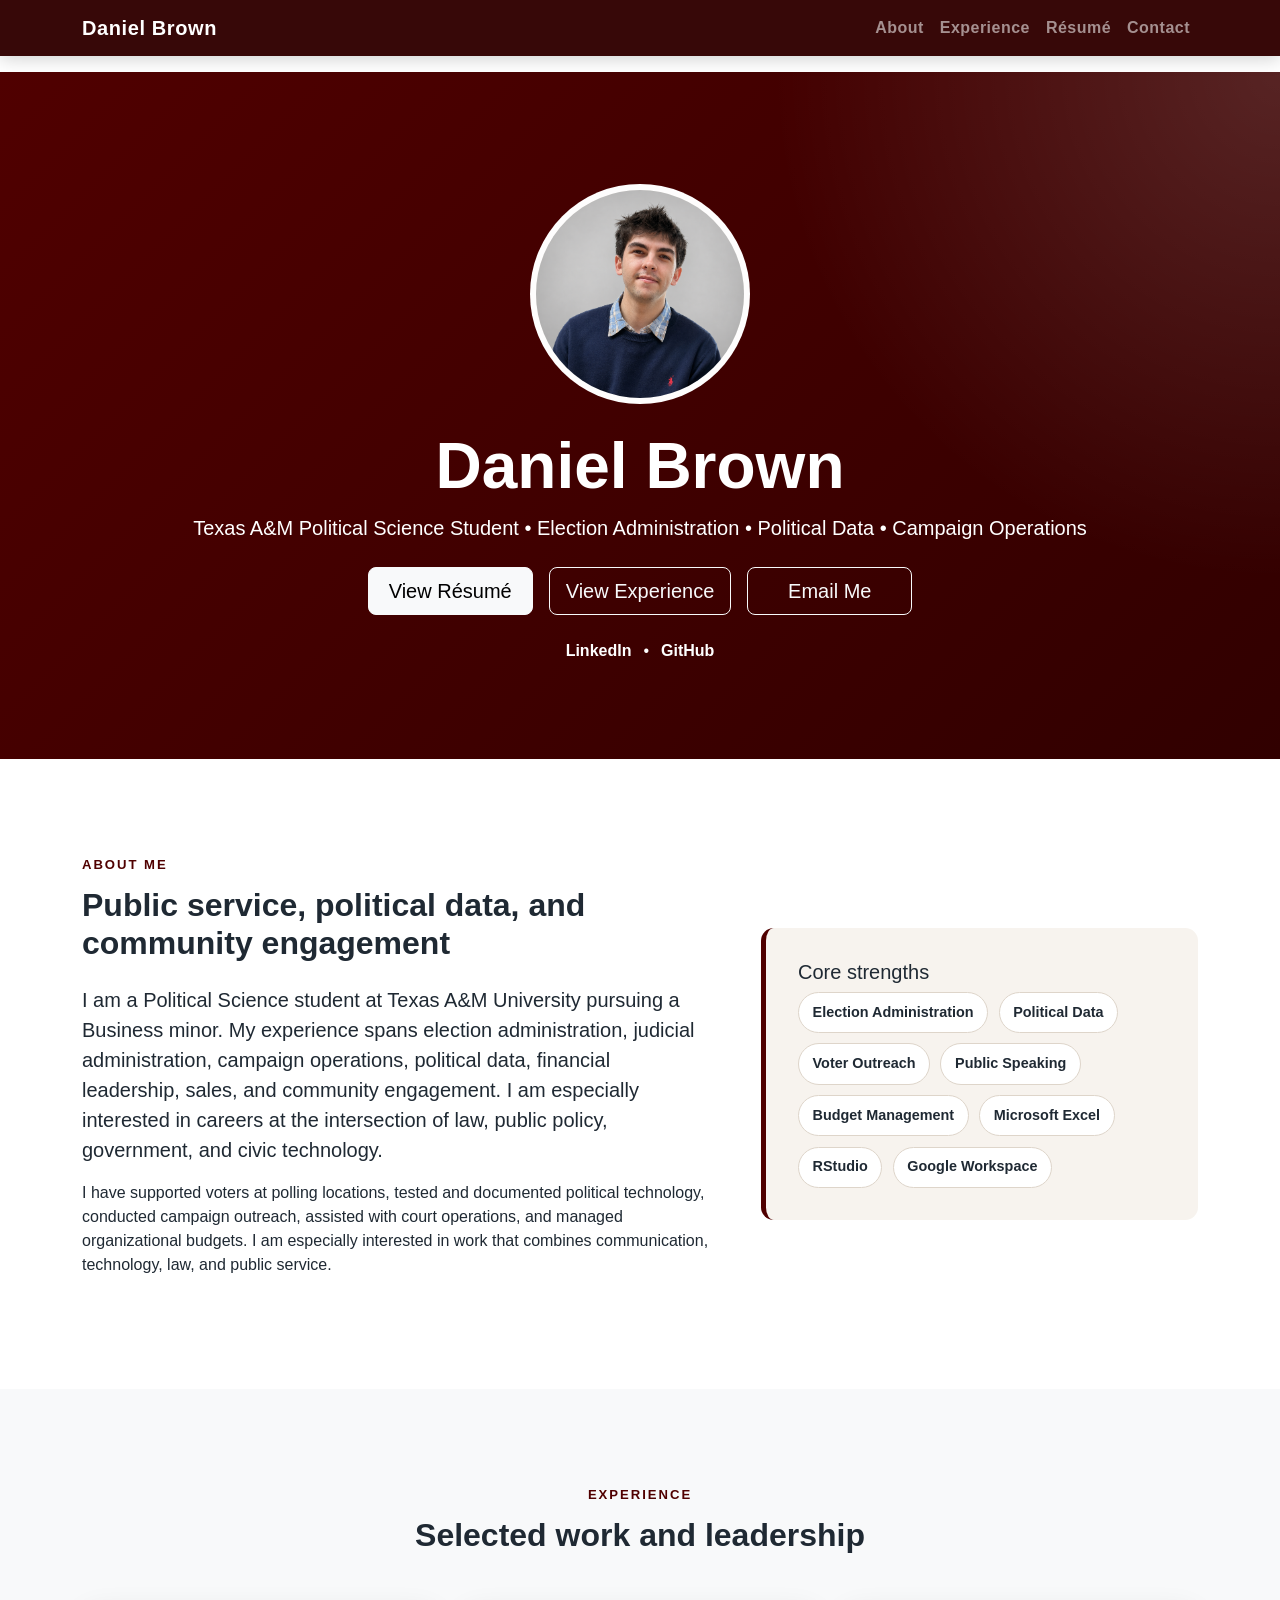
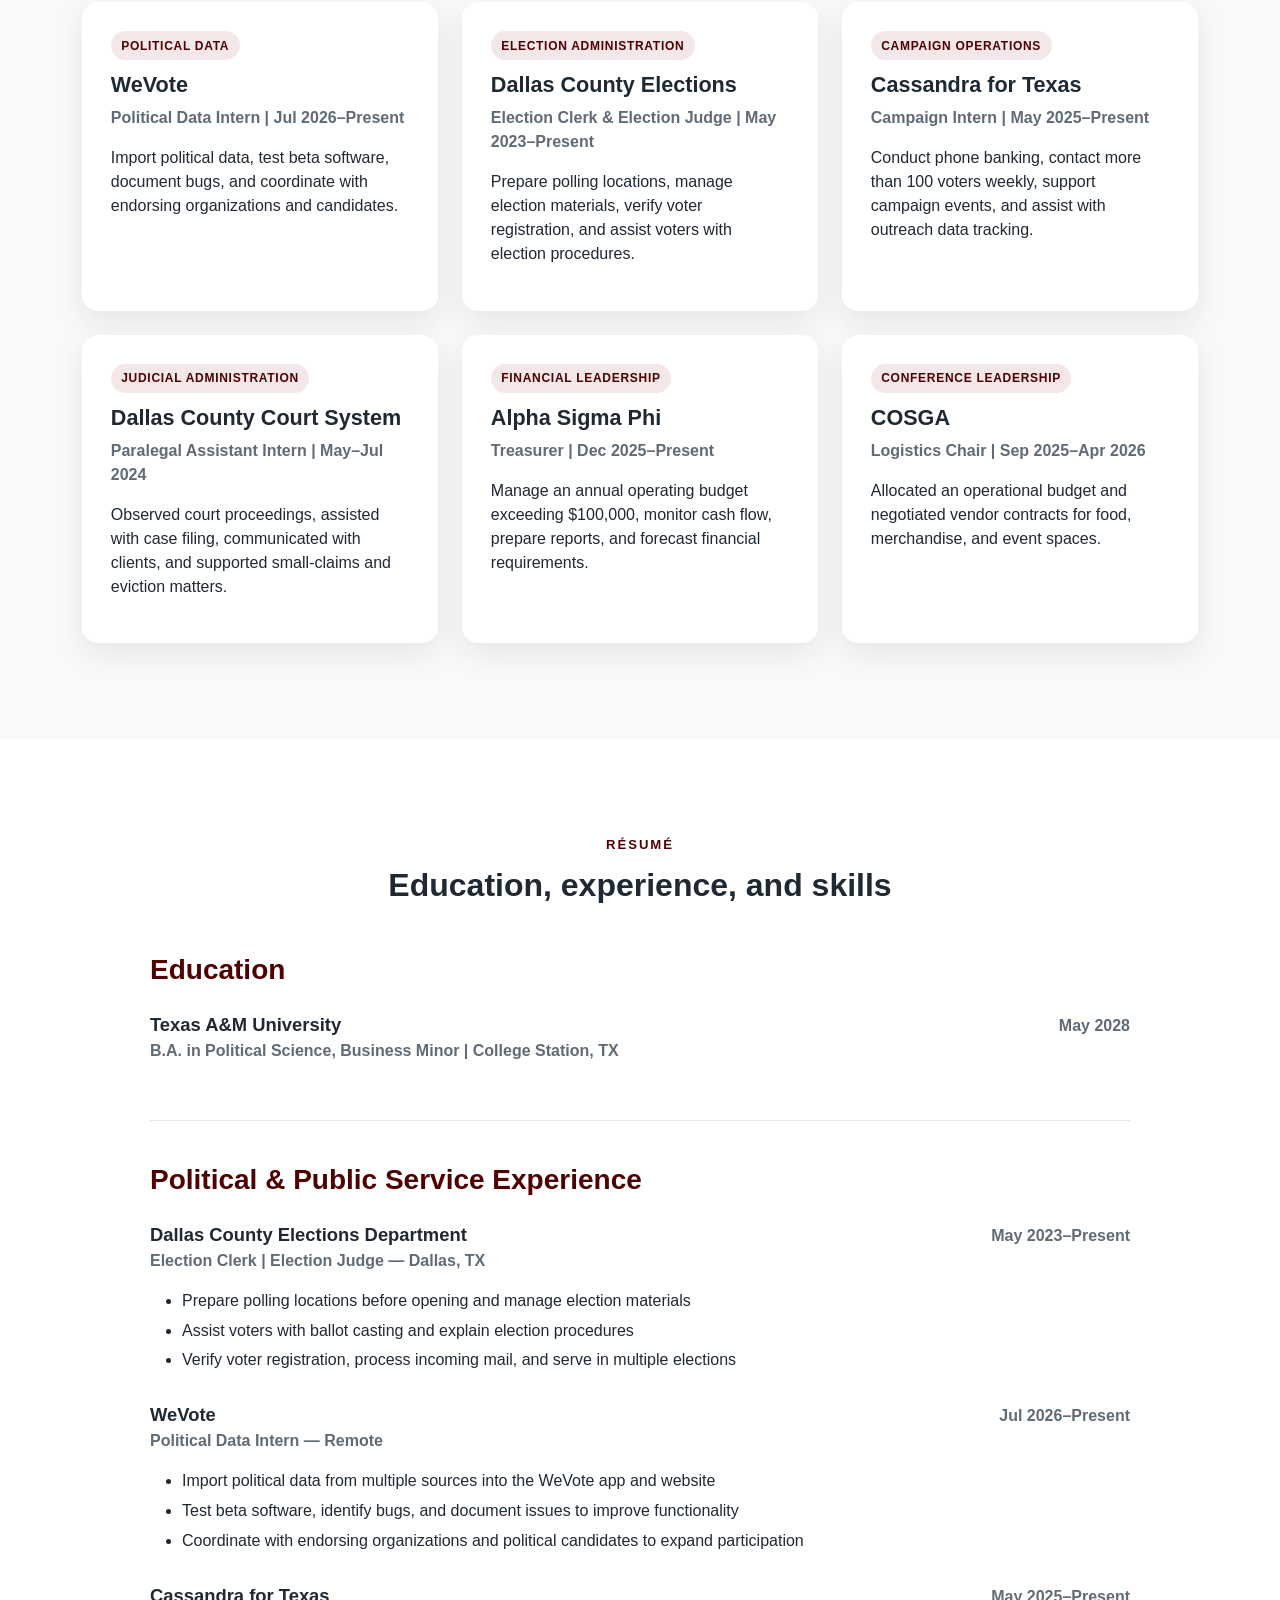
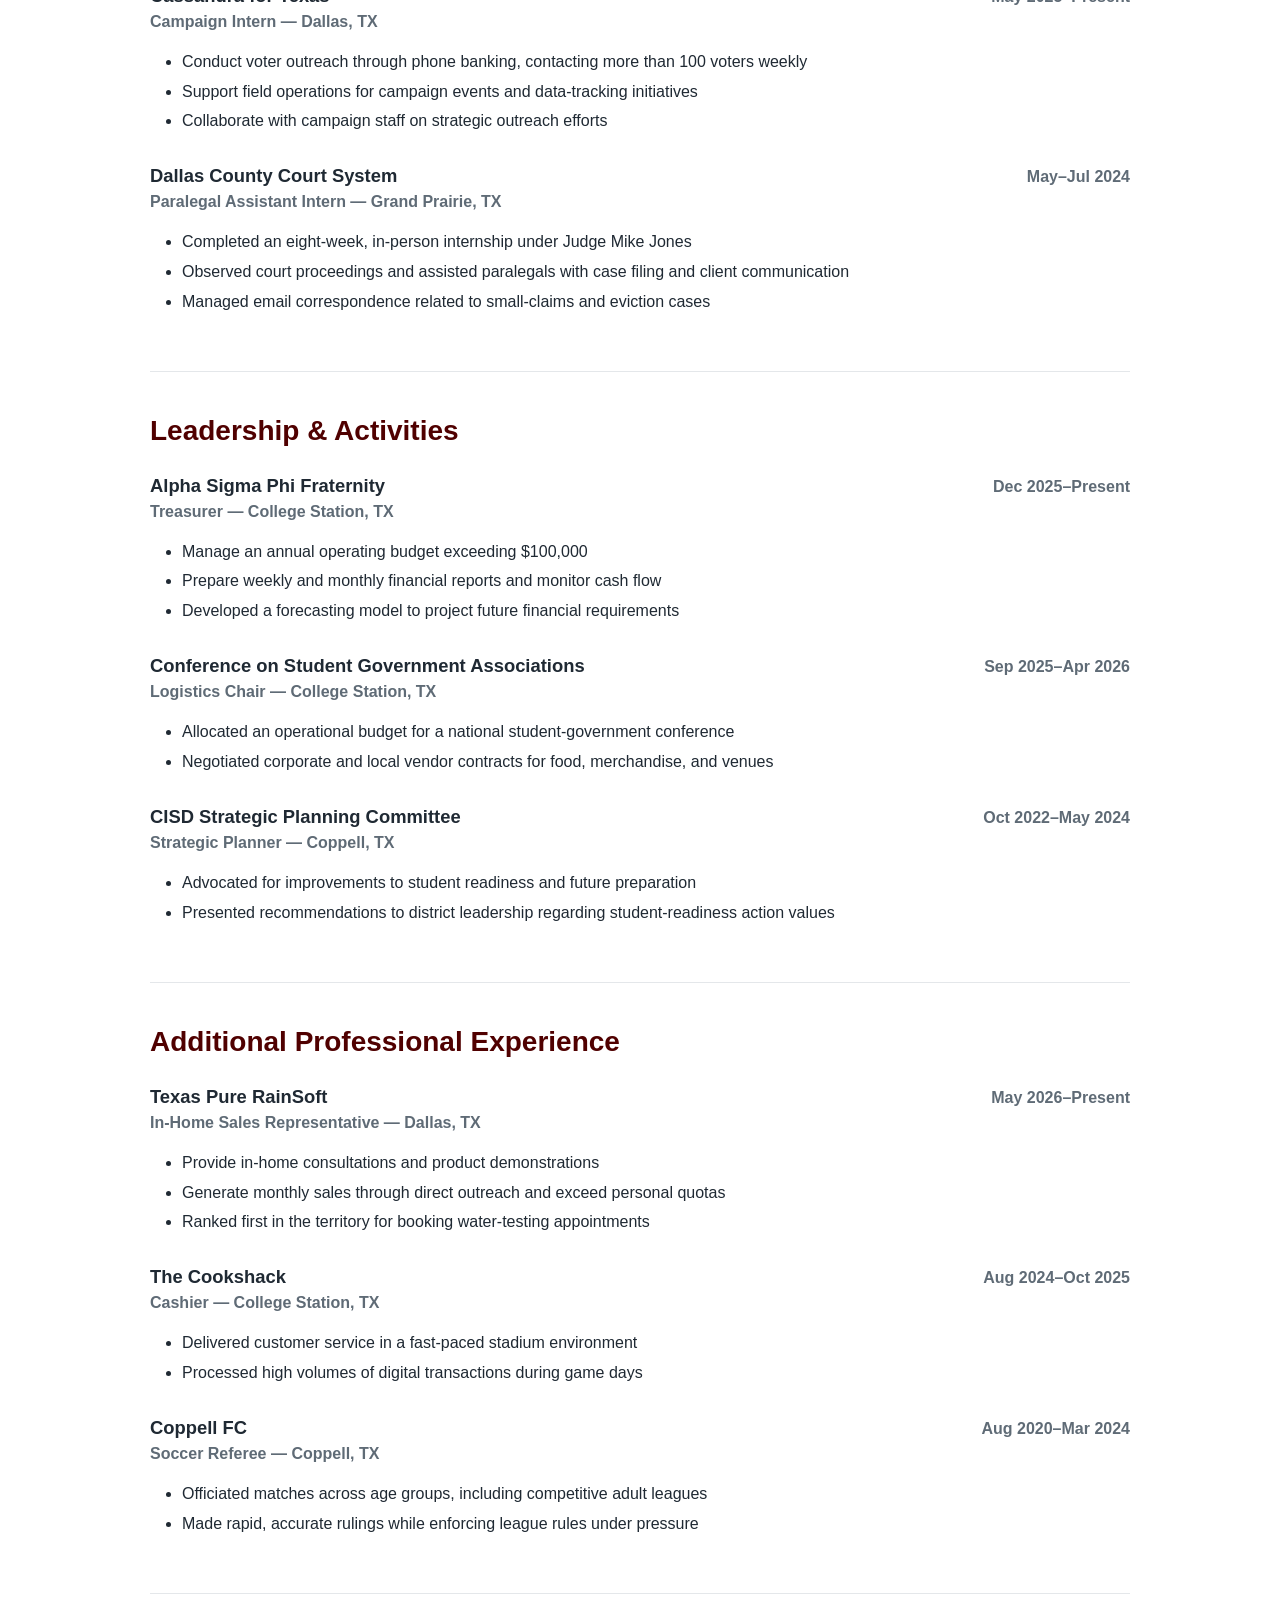
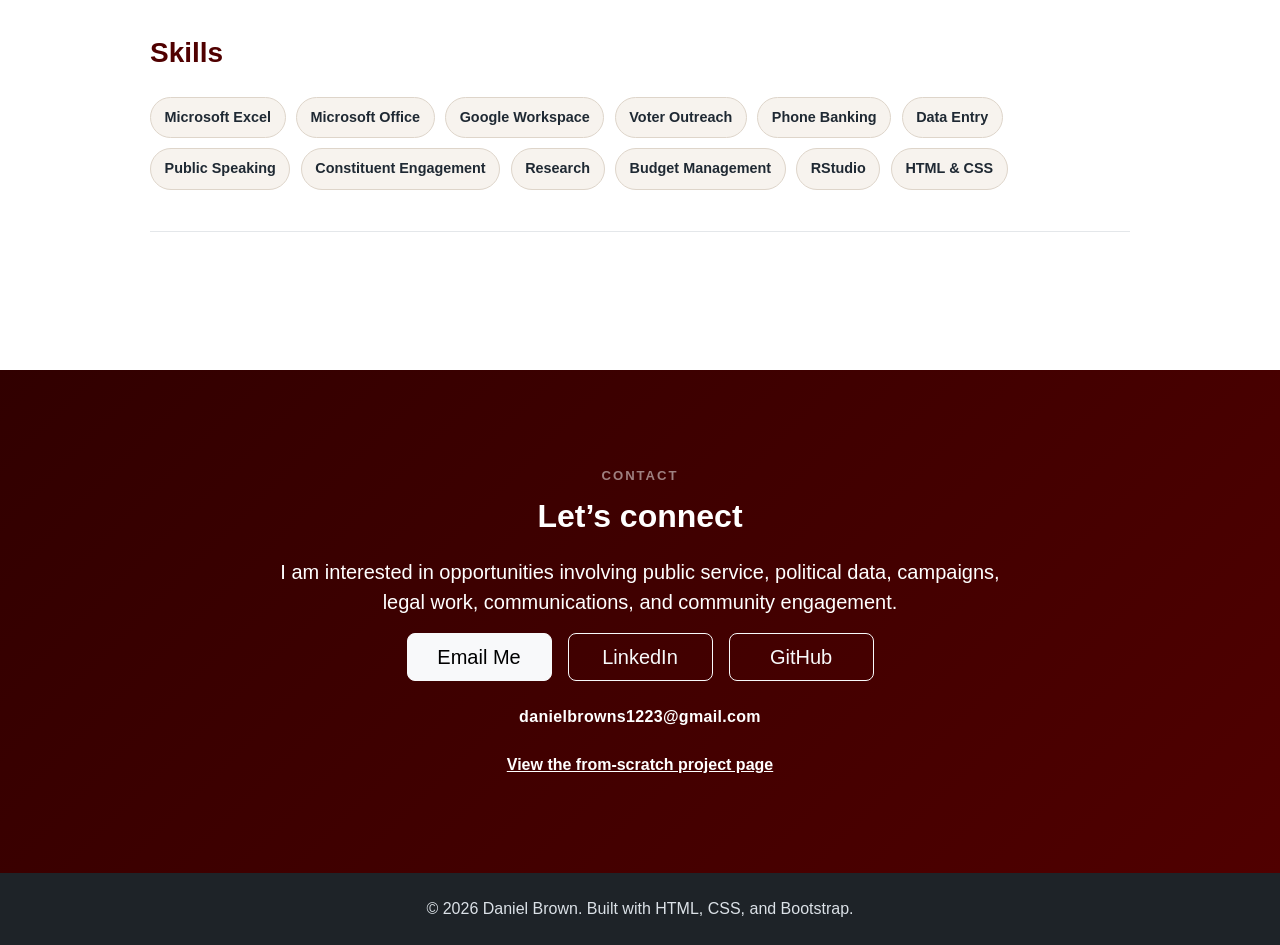
==== commit 12f1e81d: "Update index.html" ====
--- a/index.html
+++ b/index.html
@@ -197,7 +197,7 @@
                 <div class="resume-entry">
                     <div class="entry-heading">
                         <h4>Texas A&amp;M University</h4>
-                        <span>Dec 2028</span>
+                        <span>May 2028</span>
                     </div>
                     <p class="entry-subtitle">B.A. in Political Science, Business Minor | College Station, TX</p>
                 </div>
